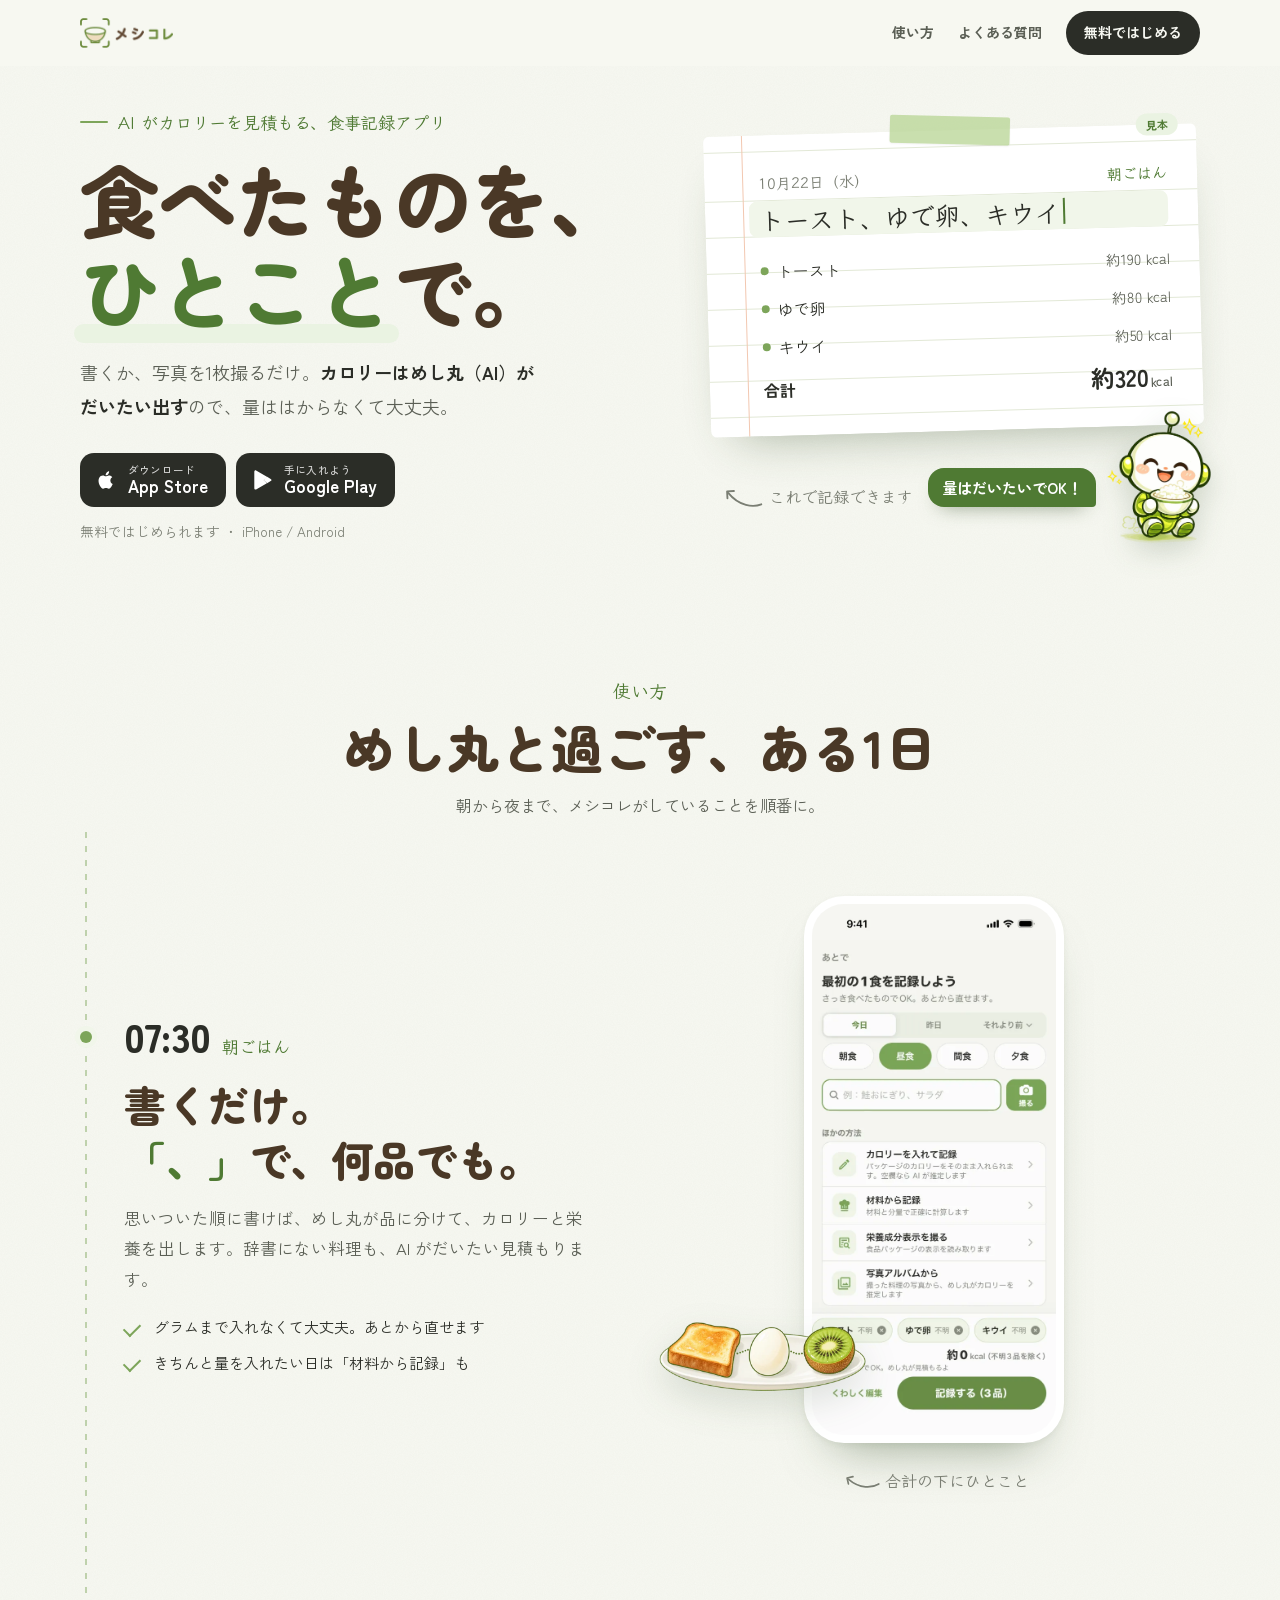
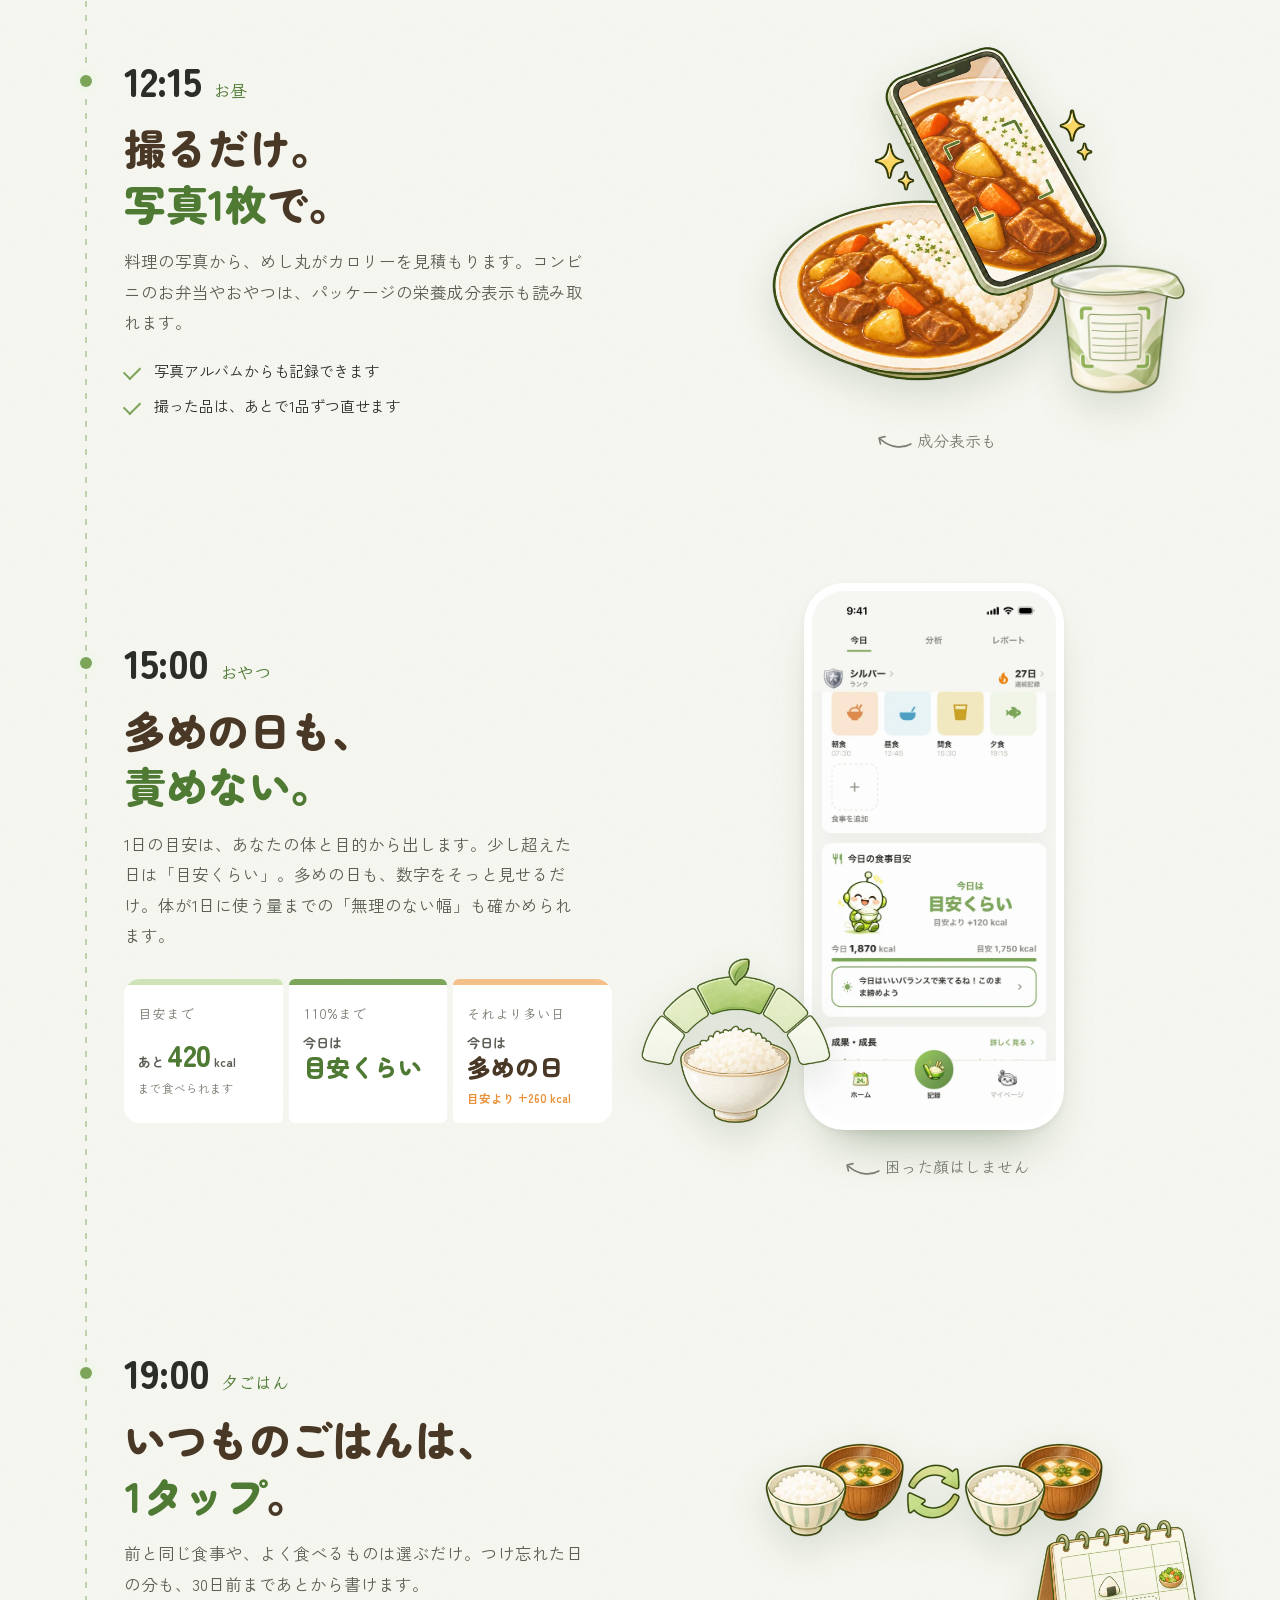
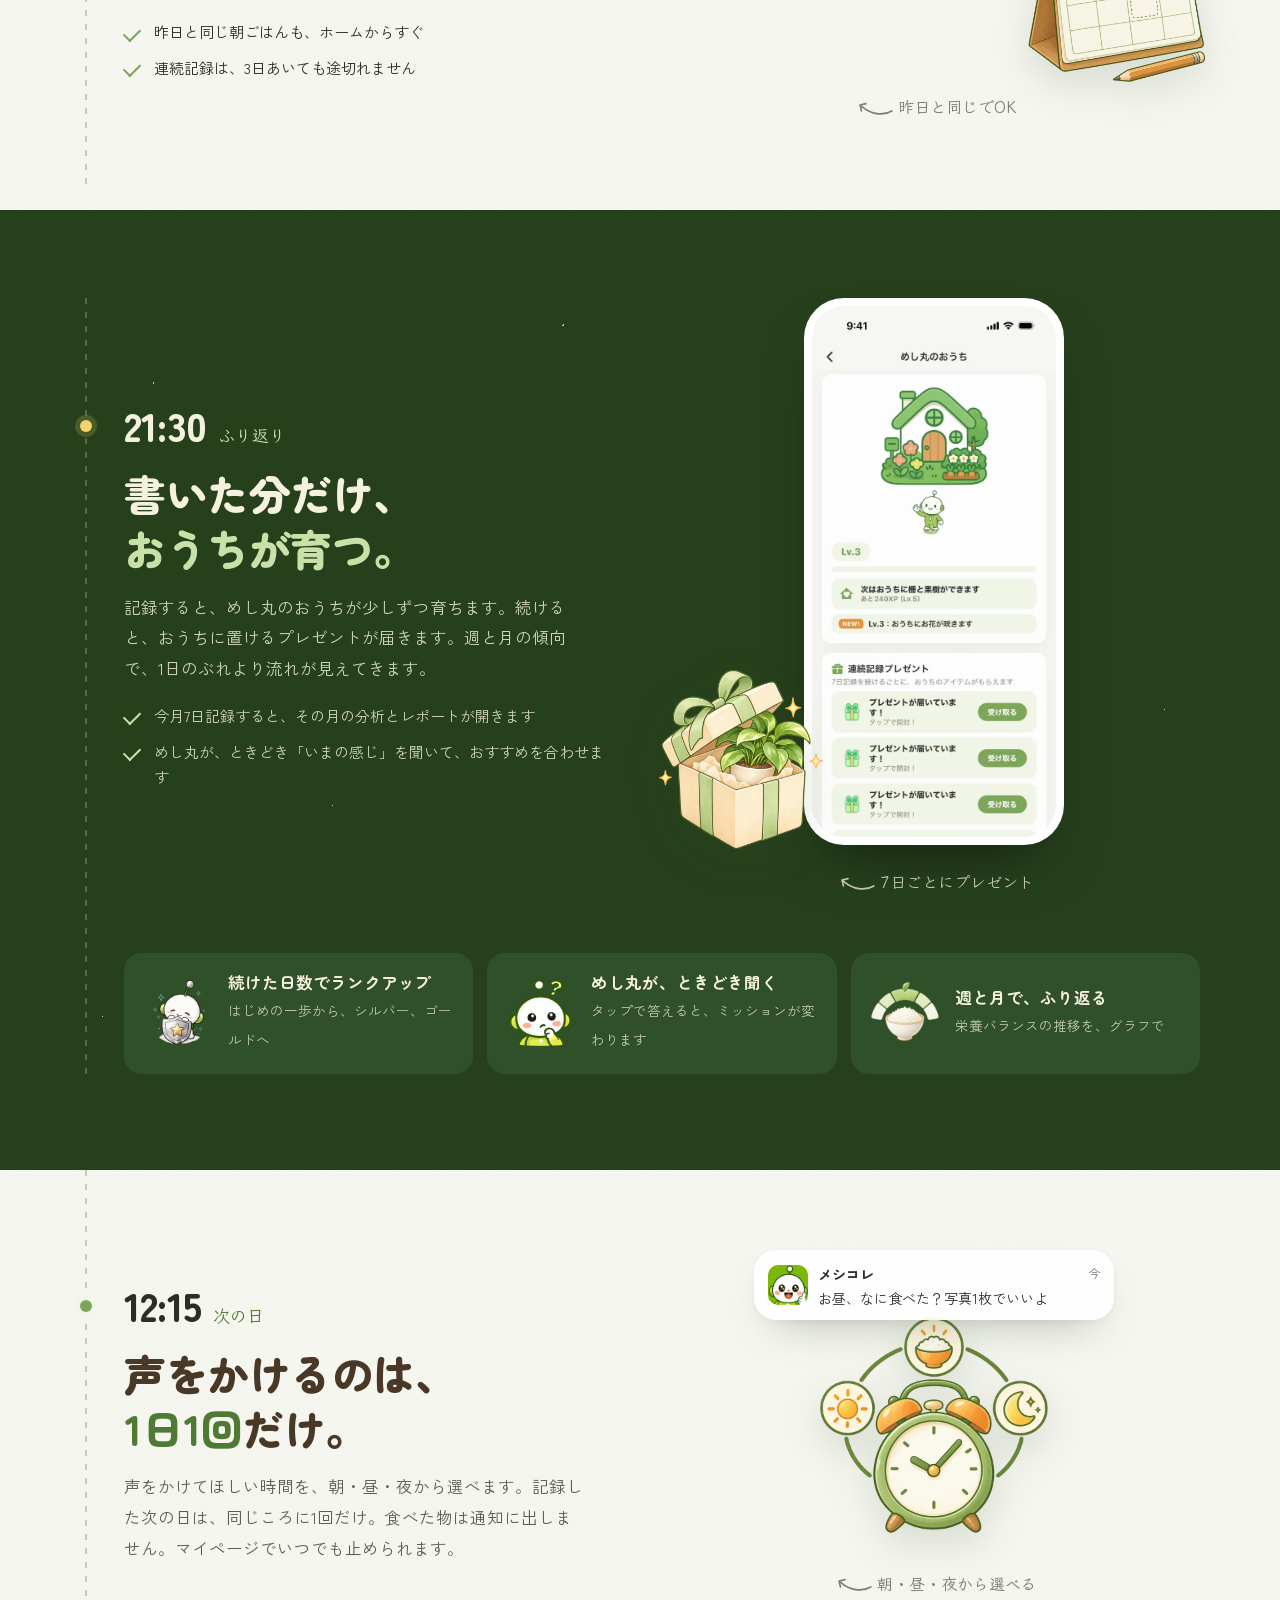
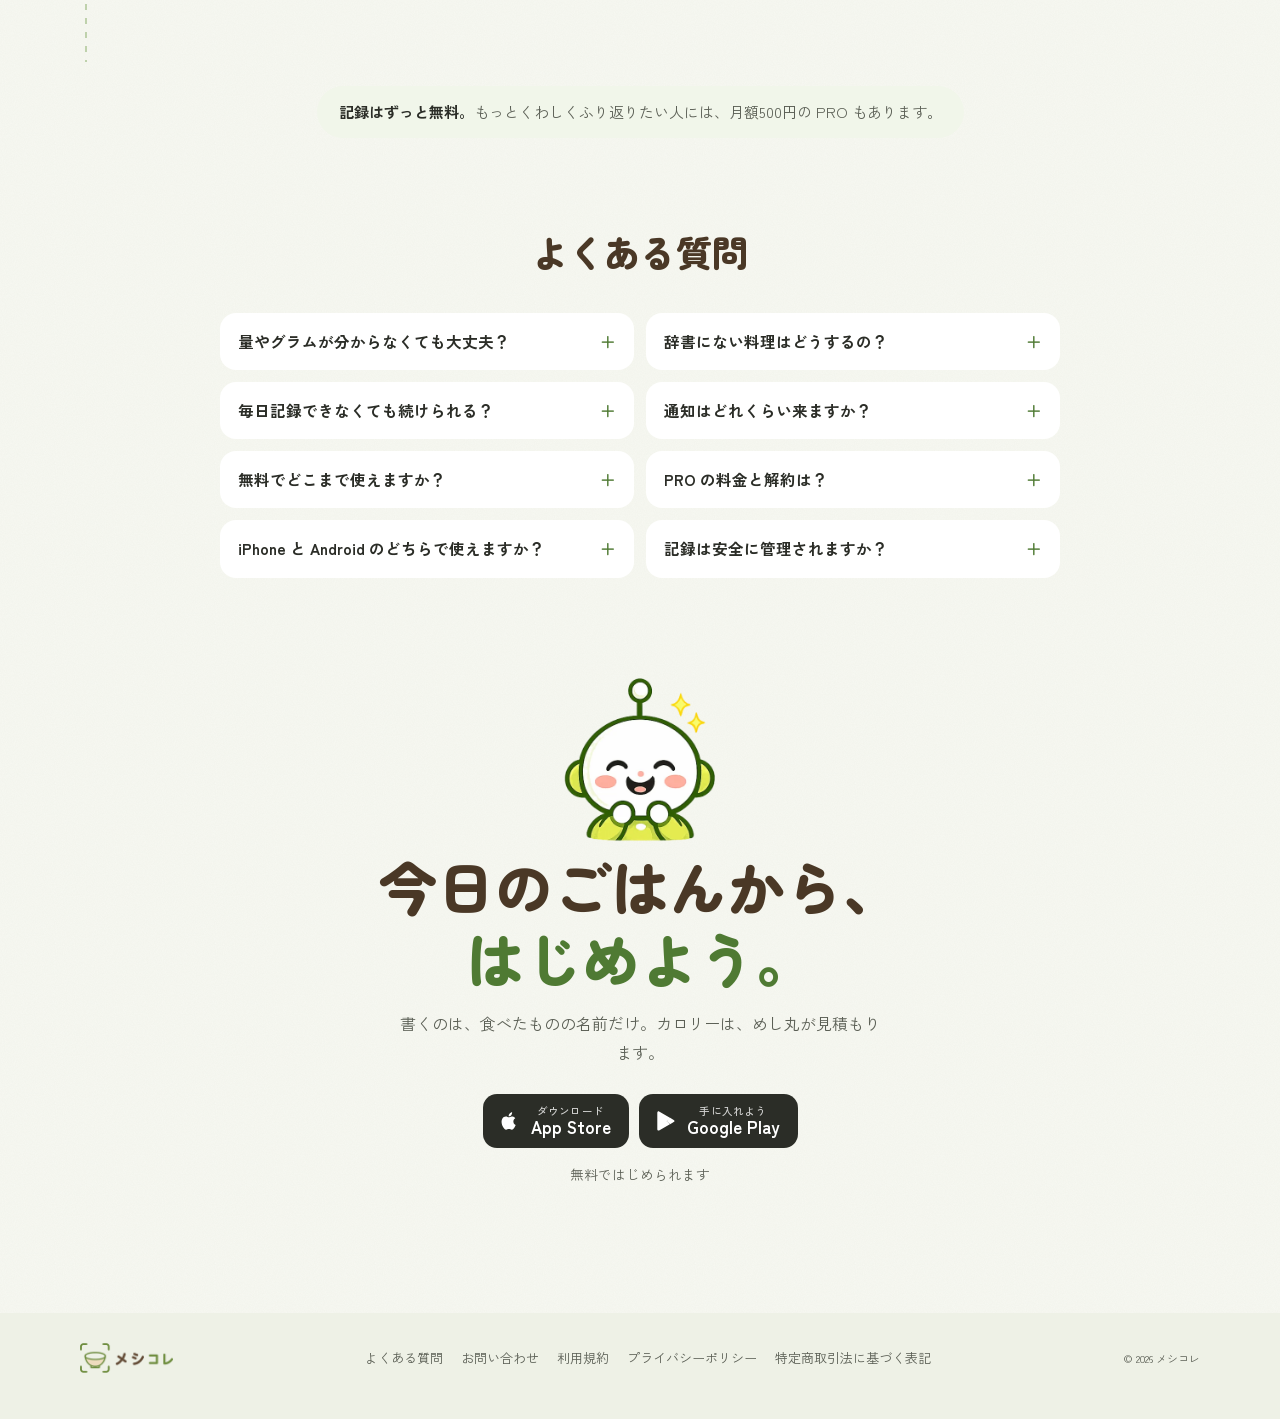
==== index.html @ 5f9361b0 "LP: いちばん上のリード文を約半分に 「トースト、ゆで卵、キウイ」の例は右の見本の絵と重なり、「続けるほど…」は夜のふり返りで伝えているので落とす。 「AI がだいたい出すから、量ははからなくていい" ====
<!doctype html>
<html lang="ja">
<head>
<meta charset="utf-8">
<meta name="viewport" content="width=device-width,initial-scale=1,viewport-fit=cover">
<title>メシコレ｜食べたものを、ひとことで。AIがカロリーを見積もる食事記録アプリ</title>
<meta name="description" content="メシコレは、食べたものを「トースト、ゆで卵、キウイ」とひとこと書くか、写真を1枚撮るだけの食事記録アプリ。カロリーと栄養はAIのめし丸がだいたい見積もります。量はだいたいでOK。食べすぎた日も責めず、続けるほど自分に合った食生活が見えてきます。">
<meta name="keywords" content="メシコレ,食事記録,カロリー,AI,栄養バランス,食事管理,ダイエット,アプリ">
<meta name="robots" content="index,follow">
<meta name="theme-color" content="#F7F8F2">
<link rel="canonical" href="https://meshikore.com/">
<meta property="og:site_name" content="メシコレ">
<meta property="og:locale" content="ja_JP">
<meta property="og:title" content="メシコレ｜食べたものを、ひとことで。">
<meta property="og:description" content="ひとこと書くか、写真を1枚撮るだけ。カロリーと栄養はAIのめし丸がだいたい見積もる、責めない食事記録アプリ。">
<meta property="og:type" content="website">
<meta property="og:url" content="https://meshikore.com/">
<meta property="og:image" content="https://meshikore.com/assets/v2/og.jpg">
<meta property="og:image:width" content="1200">
<meta property="og:image:height" content="630">
<meta property="og:image:alt" content="メシコレ 食べたものを、ひとことで。カロリーは AI のめし丸が見積もる、責めない食事記録アプリ">
<meta name="twitter:card" content="summary_large_image">
<meta name="twitter:title" content="メシコレ｜食べたものを、ひとことで。">
<meta name="twitter:description" content="ひとこと書くか、写真を1枚撮るだけ。カロリーと栄養はAIのめし丸がだいたい見積もる、責めない食事記録アプリ。">
<meta name="twitter:image" content="https://meshikore.com/assets/v2/og.jpg">
<link rel="icon" href="assets/favicon.png">
<link rel="apple-touch-icon" href="assets/apple-touch-icon.png">
<link rel="preconnect" href="https://fonts.googleapis.com">
<link rel="preconnect" href="https://fonts.gstatic.com" crossorigin>
<link rel="stylesheet" href="https://fonts.googleapis.com/css2?family=Zen+Maru+Gothic:wght@700;900&family=Zen+Kaku+Gothic+New:wght@400;500;700&family=Klee+One:wght@600&display=swap">
<link rel="stylesheet" href="home.css">
<script type="application/ld+json">
{"@context":"https://schema.org","@type":"MobileApplication","name":"メシコレ","operatingSystem":"iOS, Android","applicationCategory":"HealthApplication","offers":{"@type":"Offer","price":"0","priceCurrency":"JPY"},"url":"https://meshikore.com/"}
</script>
</head>
<body>

<svg width="0" height="0" style="position:absolute" aria-hidden="true">
  <symbol id="i-apple" viewBox="0 0 24 24"><path fill="currentColor" d="M16.37 12.6c-.02-2.2 1.8-3.26 1.88-3.31-1.03-1.5-2.62-1.7-3.18-1.73-1.35-.14-2.64.8-3.33.8-.69 0-1.74-.78-2.87-.76-1.47.02-2.83.86-3.59 2.18-1.53 2.66-.39 6.59 1.1 8.75.73 1.05 1.6 2.24 2.73 2.2 1.1-.05 1.51-.71 2.84-.71 1.32 0 1.7.71 2.86.69 1.18-.02 1.93-1.07 2.65-2.13.84-1.22 1.18-2.4 1.2-2.46-.03-.01-2.3-.88-2.33-3.52ZM14.2 6.13c.6-.73 1.01-1.75.9-2.76-.87.04-1.92.58-2.54 1.31-.56.64-1.05 1.68-.92 2.67.97.07 1.96-.49 2.56-1.22Z"/></symbol>
  <symbol id="i-play" viewBox="0 0 24 24"><path fill="currentColor" d="M4.6 2.9c-.2.2-.3.5-.3.9v16.4c0 .4.1.7.3.9l.1.1 9.2-9.2v-.2L4.7 2.8l-.1.1Zm12.4 12.2-3.1-3.1v-.2l3.1-3.1.1.1 3.6 2.1c1 .6 1 1.6 0 2.2l-3.6 2.1-.1-.1Zm-.1.1-3.1-3.1-9.2 9.2c.3.4.9.4 1.5.1l10.8-6.2Zm0-6.4L6.1 2.6c-.6-.4-1.2-.3-1.5.1l9.2 9.2 3.1-3.1Z"/></symbol>
  <symbol id="i-arrow" viewBox="0 0 52 40"><path d="M3 34c10 2 26-2 36-20" fill="none" stroke="currentColor" stroke-width="2.2" stroke-linecap="round"/><path d="M32 13l8-1 1 8" fill="none" stroke="currentColor" stroke-width="2.2" stroke-linecap="round" stroke-linejoin="round"/></symbol>
</svg>

<header class="top">
  <div class="wrap top-in">
    <a class="logo" href="/" aria-label="メシコレ トップ"><img src="assets/v2/logo.png" alt="メシコレ" width="93" height="30"></a>
    <nav class="top-nav" aria-label="ページ内">
      <a class="navlink" href="#day">使い方</a>
      <a class="navlink" href="#faq">よくある質問</a>
      <a class="top-cta" href="#start">無料ではじめる</a>
    </nav>
  </div>
</header>

<main>
<!-- いちばん上：何をするアプリかを、実際の書き方で見せる -->
<section class="hero" aria-labelledby="hero-title">
  <div class="wrap hero-grid">
    <div>
      <p class="hero-kicker">AI がカロリーを見積もる、食事記録アプリ</p>
      <h1 id="hero-title"><span class="l">食べたものを、</span><br><span class="l"><span class="g">ひとこと</span>で。</span></h1>
      <p class="lead">書くか、<wbr>写真を<wbr>1枚撮るだけ。<b>カロリーは<wbr><span class="nw">めし丸（AI）が</span><wbr>だいたい出す</b>ので、<wbr>量ははからなくて<wbr>大丈夫。</p>
      <div class="stores">
        <a class="store" href="https://apps.apple.com/jp/app/id6777846217" target="_blank" rel="noopener"><svg aria-hidden="true"><use href="#i-apple"/></svg><span><small>ダウンロード</small><b>App Store</b></span></a>
        <a class="store" href="https://play.google.com/store/apps/details?id=com.sawada3.meshikore" target="_blank" rel="noopener"><svg aria-hidden="true"><use href="#i-play"/></svg><span><small>手に入れよう</small><b>Google Play</b></span></a>
      </div>
      <p class="free">無料ではじめられます ・ iPhone / Android</p>
    </div>

    <div class="diary-wrap">
      <div class="diary" role="img" aria-label="記録の見本。「トースト、ゆで卵、キウイ」とひとこと書くと、トースト約190キロカロリー、ゆで卵約80キロカロリー、キウイ約50キロカロリー、合計約320キロカロリーと見積もられる">
        <span class="d-ex" aria-hidden="true">見本</span>
        <p class="d-date" aria-hidden="true"><span>10月22日（水）</span><b>朝ごはん</b></p>
        <p class="d-input" aria-hidden="true"><span id="typed">トースト、ゆで卵、キウイ</span><i class="d-caret"></i></p>
        <ul class="d-items" id="items" aria-hidden="true">
          <li><span>トースト</span><em>約190 kcal</em></li>
          <li><span>ゆで卵</span><em>約80 kcal</em></li>
          <li><span>キウイ</span><em>約50 kcal</em></li>
        </ul>
        <p class="d-total" aria-hidden="true"><span>合計</span><b id="total">約320<small>kcal</small></b></p>
      </div>
      <img class="diary-chara" src="assets/v2/chara/meal-hero.webp" alt="" width="600" height="685">
      <p class="diary-say" aria-hidden="true">量はだいたいでOK！</p>
      <p class="diary-note hand" aria-hidden="true"><svg><use href="#i-arrow"/></svg>これで記録できます</p>
    </div>
  </div>
</section>

<!-- ある1日：時間ごとに、できること -->
<div class="day-intro" id="day">
  <div class="wrap">
    <p class="hand">使い方</p>
    <h2><span class="l">めし丸と過ごす、</span><span class="l">ある1日</span></h2>
    <p>朝から夜まで、メシコレがしていることを順番に。</p>
  </div>
</div>

<section class="slot slot-morning" aria-labelledby="s-morning">
  <div class="wrap slot-grid">
    <div class="copy">
      <div class="clock"><i class="dot" aria-hidden="true"></i><span class="t">07:30</span><span class="m">朝ごはん</span></div>
      <h2 id="s-morning">書くだけ。<br><span class="g">「、」</span>で、何品でも。</h2>
      <p>思いついた順に書けば、めし丸が品に分けて、カロリーと栄養を出します。辞書にない料理も、AI がだいたい見積もります。</p>
      <ul class="ticks">
        <li>グラムまで入れなくて大丈夫。あとから直せます</li>
        <li>きちんと量を入れたい日は「材料から記録」も</li>
      </ul>
    </div>
    <div class="art">
      <div class="phone"><img src="assets/v2/screens/record.webp" alt="記録の画面。トースト・ゆで卵・キウイの3品を選び、「量はだいたいでOK。めし丸が見積もるよ」と出ている" width="598" height="1300" loading="lazy"></div>
      <img class="il oneline" src="assets/v2/web/oneline.webp" alt="" width="720" height="720" loading="lazy">
      <p class="memo" aria-hidden="true">合計の下に<br>ひとこと<svg><use href="#i-arrow"/></svg></p>
    </div>
  </div>
</section>

<section class="slot slot-noon" aria-labelledby="s-noon">
  <div class="wrap slot-grid">
    <div class="copy">
      <div class="clock"><i class="dot" aria-hidden="true"></i><span class="t">12:15</span><span class="m">お昼</span></div>
      <h2 id="s-noon">撮るだけ。<br><span class="g">写真1枚</span>で。</h2>
      <p>料理の写真から、めし丸がカロリーを見積もります。コンビニのお弁当やおやつは、パッケージの栄養成分表示も読み取れます。</p>
      <ul class="ticks">
        <li>写真アルバムからも記録できます</li>
        <li>撮った品は、あとで1品ずつ直せます</li>
      </ul>
    </div>
    <div class="art">
      <img class="il snap" src="assets/v2/web/snap.webp" alt="" width="720" height="720" loading="lazy">
      <img class="il label" src="assets/v2/web/label.webp" alt="" width="720" height="720" loading="lazy">
      <p class="memo" aria-hidden="true">成分表示も<svg><use href="#i-arrow"/></svg></p>
    </div>
  </div>
</section>

<section class="slot slot-snack" aria-labelledby="s-snack">
  <div class="wrap slot-grid">
    <div class="copy">
      <div class="clock"><i class="dot" aria-hidden="true"></i><span class="t">15:00</span><span class="m">おやつ</span></div>
      <h2 id="s-snack">多めの日も、<br><span class="g">責めない。</span></h2>
      <p>1日の目安は、あなたの体と目的から出します。少し超えた日は「目安くらい」。多めの日も、数字をそっと見せるだけ。体が1日に使う量までの「無理のない幅」も確かめられます。</p>
      <div class="states" role="img" aria-label="目安までは「あと何キロカロリー」、目安の110パーセントまでは「目安くらい」、それより多い日は「多めの日」と、アプリはこう表示します">
        <div class="st"><span class="rng">目安まで</span><p class="msg">あと<b>420</b><small>kcal</small></p><p class="sub">まで食べられます</p></div>
        <div class="st near"><span class="rng">110%まで</span><p class="msg">今日は<br><b>目安くらい</b></p></div>
        <div class="st over"><span class="rng">それより多い日</span><p class="msg">今日は<br><b>多めの日</b></p><p class="sub">目安より +260 kcal</p></div>
      </div>
    </div>
    <div class="art">
      <div class="phone"><img src="assets/v2/screens/home-near.webp" alt="ホームの「今日の食事目安」。目安を少し超えた日は「今日は 目安くらい」と出ている" width="598" height="1300" loading="lazy"></div>
      <img class="il gauge" src="assets/v2/web/gauge.webp" alt="" width="720" height="720" loading="lazy">
      <p class="memo" aria-hidden="true">困った顔は<br>しません<svg><use href="#i-arrow"/></svg></p>
    </div>
  </div>
</section>

<section class="slot slot-evening" aria-labelledby="s-evening">
  <div class="wrap slot-grid">
    <div class="copy">
      <div class="clock"><i class="dot" aria-hidden="true"></i><span class="t">19:00</span><span class="m">夕ごはん</span></div>
      <h2 id="s-evening">いつものごはんは、<br><span class="g">1タップ</span>。</h2>
      <p>前と同じ食事や、よく食べるものは選ぶだけ。つけ忘れた日の分も、30日前まであとから書けます。</p>
      <ul class="ticks">
        <li>昨日と同じ朝ごはんも、ホームからすぐ</li>
        <li>連続記録は、3日あいても途切れません</li>
      </ul>
    </div>
    <div class="art">
      <img class="il again" src="assets/v2/web/again.webp" alt="" width="720" height="720" loading="lazy">
      <img class="il cal" src="assets/v2/web/calendar.webp" alt="" width="720" height="720" loading="lazy">
      <p class="memo" aria-hidden="true">昨日と<br>同じでOK<svg><use href="#i-arrow"/></svg></p>
    </div>
  </div>
</section>

<section class="night" aria-labelledby="s-night">
  <div class="slot">
    <div class="wrap slot-grid">
      <div class="copy">
      <div class="clock"><i class="dot" aria-hidden="true"></i><span class="t">21:30</span><span class="m">ふり返り</span></div>
        <h2 id="s-night">書いた分だけ、<br><span class="g">おうちが育つ。</span></h2>
        <p>記録すると、めし丸のおうちが少しずつ育ちます。続けると、おうちに置けるプレゼントが届きます。週と月の傾向で、1日のぶれより流れが見えてきます。</p>
        <ul class="ticks">
          <li>今月7日記録すると、その月の分析とレポートが開きます</li>
          <li>めし丸が、ときどき「いまの感じ」を聞いて、おすすめを合わせます</li>
        </ul>
      </div>
      <div class="art">
        <div class="phone"><img src="assets/v2/screens/house.webp" alt="めし丸のおうちの画面。お花が咲いたおうちと、届いたプレゼント" width="598" height="1300" loading="lazy"></div>
        <img class="il gift" src="assets/v2/web/gift.webp" alt="" width="720" height="720" loading="lazy">
        <p class="memo" aria-hidden="true">7日ごとに<br>プレゼント<svg><use href="#i-arrow"/></svg></p>
      </div>
    </div>
    <div class="wrap">
      <div class="night-cards">
        <div class="ncard"><img src="assets/v2/chara/rank.webp" alt="" width="400" height="400" loading="lazy"><div><b>続けた日数でランクアップ</b><span>はじめの一歩から、シルバー、ゴールドへ</span></div></div>
        <div class="ncard"><img src="assets/v2/chara/think.webp" alt="" width="400" height="400" loading="lazy"><div><b>めし丸が、ときどき聞く</b><span>タップで答えると、ミッションが変わります</span></div></div>
        <div class="ncard"><img src="assets/v2/web/gauge.webp" alt="" width="720" height="720" loading="lazy"><div><b>週と月で、ふり返る</b><span>栄養バランスの推移を、グラフで</span></div></div>
      </div>
    </div>
  </div>
</section>

<section class="slot slot-next" aria-labelledby="s-next">
  <div class="wrap slot-grid">
    <div class="copy">
      <div class="clock"><i class="dot" aria-hidden="true"></i><span class="t">12:15</span><span class="m">次の日</span></div>
      <h2 id="s-next">声をかけるのは、<br><span class="g">1日1回</span>だけ。</h2>
      <p>声をかけてほしい時間を、朝・昼・夜から選べます。記録した次の日は、同じころに1回だけ。食べた物は通知に出しません。マイページでいつでも止められます。</p>
    </div>
    <div class="art">
      <div class="notif" role="img" aria-label="通知の見本。メシコレ「お昼、なに食べた？写真1枚でいいよ」">
        <img src="assets/v2/chara/app-icon.webp" alt="" width="40" height="40">
        <div><b>メシコレ</b><span>お昼、なに食べた？写真1枚でいいよ</span></div>
        <time>今</time>
      </div>
      <img class="il bell" src="assets/v2/web/bell.webp" alt="" width="720" height="720" loading="lazy">
      <p class="memo" aria-hidden="true">朝・昼・夜<br>から選べる<svg><use href="#i-arrow"/></svg></p>
    </div>
  </div>
</section>

<!-- 料金はひとことだけ（くわしくは質問と、特定商取引法に基づく表記） -->
<div class="price-line">
  <div class="wrap"><p><b>記録はずっと無料。</b>もっとくわしくふり返りたい人には、月額500円の PRO もあります。</p></div>
</div>

<section class="faq" id="faq" aria-labelledby="faq-title">
  <div class="wrap">
    <div class="faq-head"><h2 id="faq-title">よくある質問</h2></div>
    <div class="faq-list">
      <details><summary>量やグラムが分からなくても大丈夫？</summary><p>大丈夫です。料理名や写真から、めし丸（AI）がおおよそのカロリーと栄養を出します。あとから直すこともできます。きちんと量を入れたい日は「材料から記録」も使えます。</p></details>
      <details><summary>辞書にない料理はどうするの？</summary><p>名前を入れて「このまま追加」を押すと、AI がカロリーを見積もって記録に入れます。辞書に入れてほしい食品は、アプリからリクエストもできます。</p></details>
      <details><summary>毎日記録できなくても続けられる？</summary><p>はい。つけ忘れた日も、30日前まであとから記録できます。連続記録は3日あいても途切れません。</p></details>
      <details><summary>通知はどれくらい来ますか？</summary><p>最初の記録のあとに、声をかけてほしい時間（朝・昼・夜）を選べます。選ばなければ届きません。マイページでいつでも止められます。</p></details>
      <details><summary>無料でどこまで使えますか？</summary><p>食事の記録、今日のスコア、栄養バランス、AI のひとこと、週の傾向、直近30日の記録、体重の記録は無料です。今月7日記録すると、その月の分析と月次レポートも見られます。3ヶ月の傾向、過去の月次レポート、全期間の記録、AI のふり返り、体重の推移グラフと週ごとのふり返りは、月額の PRO でご利用いただけます。</p></details>
      <details><summary>PRO の料金と解約は？</summary><p>PRO は月額500円（税込）の自動更新サブスクリプションです。解約はいつでもでき、App Store または Google Play の購読の管理から行えます。</p></details>
      <details><summary>iPhone と Android のどちらで使えますか？</summary><p>どちらでも使えます。App Store と Google Play からダウンロードしてください。</p></details>
      <details><summary>記録は安全に管理されますか？</summary><p>記録はアカウントごとに保護して保存しています。くわしくは<a href="privacy.html">プライバシーポリシー</a>をご覧ください。</p></details>
    </div>
  </div>
</section>

<section class="final" id="start" aria-labelledby="start-title">
  <div class="wrap">
    <img class="final-chara" src="assets/v2/chara/joy.webp" alt="" width="400" height="400" loading="lazy">
    <h2 id="start-title">今日のごはんから、<br><span class="g">はじめよう。</span></h2>
    <p>書くのは、食べたものの名前だけ。カロリーは、めし丸が見積もります。</p>
    <div class="stores">
      <a class="store" href="https://apps.apple.com/jp/app/id6777846217" target="_blank" rel="noopener"><svg aria-hidden="true"><use href="#i-apple"/></svg><span><small>ダウンロード</small><b>App Store</b></span></a>
      <a class="store" href="https://play.google.com/store/apps/details?id=com.sawada3.meshikore" target="_blank" rel="noopener"><svg aria-hidden="true"><use href="#i-play"/></svg><span><small>手に入れよう</small><b>Google Play</b></span></a>
    </div>
    <p class="free">無料ではじめられます</p>
  </div>
</section>
</main>

<footer class="foot">
  <div class="wrap foot-in">
    <a class="logo" href="/"><img src="assets/v2/logo.png" alt="メシコレ" width="93" height="30"></a>
    <nav aria-label="サイト">
      <a href="#faq">よくある質問</a>
      <a href="contact.html">お問い合わせ</a>
      <a href="terms.html">利用規約</a>
      <a href="privacy.html">プライバシーポリシー</a>
      <a href="legal.html">特定商取引法に基づく表記</a>
    </nav>
    <small>© 2026 メシコレ</small>
  </div>
</footer>

<script>
/* いちばん上の見本：ひとこと書く → 品に分かれてカロリーが出る、をくり返す。
   HTML には書き終えた状態を置いておく（スクリプトが動かない・動きを減らす設定の人には、その状態のまま見せる） */
(function(){
  if (window.matchMedia && window.matchMedia('(prefers-reduced-motion: reduce)').matches) return;
  var typed=document.getElementById('typed'), items=[].slice.call(document.querySelectorAll('#items li')), total=document.getElementById('total');
  if(!typed||!items.length||!total) return;
  var text='トースト、ゆで卵、キウイ', sums=['約190','約270','約320'];
  function setTotal(s){ total.firstChild.nodeValue=s; }
  function run(){
    typed.textContent=''; items.forEach(function(li){li.classList.add('is-off');}); setTotal('—');
    var i=0;
    (function type(){
      if(i<=text.length){ typed.textContent=text.slice(0,i); i++; setTimeout(type, i<2?500:120); return; }
      items.forEach(function(li,n){ setTimeout(function(){ li.classList.remove('is-off'); setTotal(sums[n]); }, 450+n*380); });
      setTimeout(run, 450+items.length*380+4200);
    })();
  }
  var started=false, io=('IntersectionObserver' in window)?new IntersectionObserver(function(es){ if(es[0].isIntersecting&&!started){started=true; setTimeout(run,600);} }):null;
  if(io) io.observe(typed); else run();
})();
</script>
</body>
</html>
---- home.css ----
/* メシコレ LP（2026-10 作り直し・2版）。トップページ index.html だけが使う。ほかのページ（規約・プライバシーなど）は style.css のまま。
   考え方：ページ全体を「めし丸と過ごす、ある1日」（朝 → 昼 → おやつ → 夕 → 夜 → 次の日）の時間割にする。
   見出しの時刻は飾りではなく、その時間に何をするアプリかを表す。紙のノート（罫線・マスキングテープ・鉛筆の書き込み）で、食事の日記の手ざわりを出す。
   色はアプリと同じ：生成りの地・落ち着いた緑・ロゴの茶色。オレンジは「多めの日」の1か所だけ。夜だけ深い緑。
   枠線（border・1px の輪郭線）は使わない。区切りは、地の色の違い・余白・やわらかい影だけにする（2026-10-22 オーナーの指示） */
:root{
  --paper:#F7F8F2; --sheet:#FFFFFF; --sheet-2:#FCFCF8; --rule:#E2E8D6;
  --green:#7DA55A; --green-ink:#4F7A33; --green-soft:#EAF3E2; --green-pale:#F1F6EA;
  --forest:#26401C; --forest-2:#30502A; --moon:#F4F1DE;
  --brown:#4A3826; --ink:#2B2D27; --sub:#5B5F55; --pencil:#7A7E73; --line:#E3E6DA;
  --orange:#E8923C; --orange-soft:#FCEBD7; --tape:rgba(186,214,152,.78);
  --display:"Zen Maru Gothic","Hiragino Maru Gothic ProN","Hiragino Sans",sans-serif;
  --body:"Zen Kaku Gothic New","Hiragino Sans","Hiragino Kaku Gothic ProN","Noto Sans JP",sans-serif;
  --hand:"Klee One","Hiragino Maru Gothic ProN",sans-serif;
  --gutter:max(20px,env(safe-area-inset-left,0px));
}
*{box-sizing:border-box;margin:0;padding:0}
html{scroll-behavior:smooth;-webkit-text-size-adjust:100%}
body{font-family:var(--body);color:var(--ink);background:var(--paper);line-height:1.85;font-size:16px;-webkit-font-smoothing:antialiased;
  background-image:url("data:image/svg+xml,%3Csvg xmlns='http://www.w3.org/2000/svg' width='160' height='160'%3E%3Cfilter id='n'%3E%3CfeTurbulence type='fractalNoise' baseFrequency='.9' numOctaves='2' stitchTiles='stitch'/%3E%3CfeColorMatrix values='0 0 0 0 .3 0 0 0 0 .35 0 0 0 0 .2 0 0 0 .05 0'/%3E%3C/filter%3E%3Crect width='160' height='160' filter='url(%23n)'/%3E%3C/svg%3E")}
img{max-width:100%;height:auto;display:block}
a{color:inherit;text-decoration:none}
:focus-visible{outline:3px solid var(--green);outline-offset:3px;border-radius:6px}
.wrap{max-width:1160px;margin:0 auto;padding-left:var(--gutter);padding-right:max(20px,env(safe-area-inset-right,0px))}
.hand{font-family:var(--hand);font-weight:600;color:var(--pencil)}

/* ---------- header ---------- */
.top{position:sticky;top:0;z-index:40;background:rgba(247,248,242,.86);backdrop-filter:blur(10px);-webkit-backdrop-filter:blur(10px)}
.top-in{display:flex;align-items:center;justify-content:space-between;height:66px;gap:16px}
.logo img{height:30px;width:auto}
.top-nav{display:flex;align-items:center;gap:24px;font-size:14px;font-weight:700;color:var(--sub)}
.top-nav a:not(.top-cta):hover{color:var(--green-ink)}
.top-cta{background:var(--ink);color:var(--paper);border-radius:999px;padding:9px 18px;font-size:14px;white-space:nowrap}
.top-cta:hover{background:var(--green-ink)}
@media (max-width:760px){.top-nav .navlink{display:none}}

/* ---------- store buttons ---------- */
.stores{display:flex;flex-wrap:wrap;gap:10px}
.store{display:inline-flex;align-items:center;gap:10px;background:var(--ink);color:#fff;border-radius:14px;padding:9px 18px 9px 14px;min-height:54px;transition:transform .15s ease,background .15s}
.store:hover{transform:translateY(-2px);background:#000}
.store svg{width:24px;height:24px;flex:none}
.store span{display:flex;flex-direction:column;line-height:1.15}
.store small{font-size:10.5px;opacity:.78;font-weight:500;letter-spacing:.02em}
.store b{font-size:17px;font-weight:700;font-family:-apple-system,"Helvetica Neue",var(--body)}
.free{font-size:13.5px;color:var(--pencil);margin-top:12px}

/* ---------- hero ---------- */
.hero{padding:40px 0 80px;overflow:hidden}
.hero-grid{display:grid;grid-template-columns:minmax(0,1.08fr) minmax(0,.92fr);gap:48px;align-items:center}
.hero-kicker{font-family:var(--hand);font-weight:600;color:var(--green-ink);font-size:17px;display:flex;align-items:center;gap:10px}
.hero-kicker::before{content:"";width:28px;height:2px;background:var(--green);border-radius:2px}
.hero h1{font-family:var(--display);font-weight:900;color:var(--brown);font-size:clamp(40px,6.2vw,84px);line-height:1.14;letter-spacing:-.01em;margin:16px 0 22px}
.hero h1 .l{white-space:nowrap}
.hero h1 .g{color:var(--green-ink);position:relative;white-space:nowrap}
.hero h1 .g::after{content:"";position:absolute;left:-2%;right:-2%;bottom:.04em;height:.24em;background:var(--green-soft);border-radius:.12em;z-index:-1}
.hero .lead{font-size:clamp(16px,1.5vw,18px);color:var(--sub);max-width:30em;margin-bottom:30px;word-break:keep-all;overflow-wrap:anywhere}
.hero .lead .nw{white-space:nowrap}
.hero .lead b{color:var(--ink);font-weight:700}

/* 日記の1ページ（ひとことで記録する様子の見本） */
.diary-wrap{position:relative;padding:24px 0 112px}
.diary{position:relative;background:var(--sheet);border-radius:6px;padding:30px 30px 26px 54px;transform:rotate(-1.6deg);
  box-shadow:0 24px 50px -28px rgba(46,74,34,.45);
  background-image:linear-gradient(90deg,transparent 38px,#F2C7B0 38px,#F2C7B0 39.5px,transparent 39.5px),repeating-linear-gradient(transparent 0 35px,var(--rule) 35px 36px);
  background-position:0 0,0 30px}
.diary::before{content:"";position:absolute;top:-14px;left:50%;width:120px;height:28px;margin-left:-60px;background:var(--tape);transform:rotate(3deg);border-radius:2px;box-shadow:0 1px 2px rgba(0,0,0,.06)}
.d-date{font-family:var(--hand);font-weight:600;color:var(--pencil);font-size:15px;line-height:36px;display:flex;justify-content:space-between}
.d-date b{color:var(--green-ink);font-weight:600}
.d-input{font-family:var(--hand);font-weight:600;font-size:clamp(20px,2.2vw,25px);line-height:36px;color:var(--ink);min-height:36px;margin-top:0;display:flex;align-items:center;background:var(--green-pale);border-radius:8px;padding:0 10px;margin-left:-10px}
.d-caret{display:inline-block;width:2px;height:1.05em;background:var(--green-ink);margin-left:3px;animation:blink 1s steps(1) infinite}
@keyframes blink{50%{opacity:0}}
.d-items{list-style:none;margin-top:14px}
.d-items li{display:flex;align-items:baseline;justify-content:space-between;gap:12px;line-height:36px;font-size:15.5px;transition:opacity .3s,transform .3s}
.d-items li span{display:inline-flex;align-items:center;gap:8px}
.d-items li span::before{content:"";width:8px;height:8px;border-radius:50%;background:var(--green)}
.d-items li em{font-style:normal;color:var(--sub);font-variant-numeric:tabular-nums;font-size:14.5px}
.d-items li.is-off{opacity:0;transform:translateY(6px)}
.d-total{display:flex;justify-content:space-between;align-items:baseline;line-height:36px;margin-top:4px;font-weight:700}
.d-total b{font-family:var(--display);font-size:24px;font-variant-numeric:tabular-nums;color:var(--ink)}
.d-total b small{font-size:13px;color:var(--sub);font-family:var(--body);font-weight:500;margin-left:2px}
.d-ex{position:absolute;top:-11px;right:18px;font-size:11px;font-weight:700;color:var(--green-ink);border-radius:999px;padding:0 10px;line-height:22px;background:var(--green-soft)}
.diary-chara{position:absolute;right:-28px;bottom:-6px;width:124px;z-index:2;filter:drop-shadow(0 10px 14px rgba(46,74,34,.2))}
.diary-say{position:absolute;right:104px;bottom:36px;z-index:2;background:var(--green-ink);color:#fff;font-family:var(--display);font-weight:700;font-size:15px;line-height:1.4;padding:9px 14px;border-radius:16px 16px 4px 16px;box-shadow:0 10px 20px -12px rgba(46,74,34,.6)}
.diary-note{position:absolute;left:10px;bottom:30px;display:flex;align-items:center;gap:6px;font-size:16px}
.diary-note svg{width:46px;height:34px;color:var(--pencil);transform:scaleX(-1) rotate(10deg)}
@media (max-width:900px){
  .hero-grid{grid-template-columns:minmax(0,1fr);gap:28px}
  .hero-kicker{font-size:14.5px;gap:8px}
  .hero-kicker::before{width:18px}
  .diary-wrap{padding:16px 6px 112px}
  .diary{padding:26px 22px 22px 46px;background-image:linear-gradient(90deg,transparent 32px,#F2C7B0 32px,#F2C7B0 33.5px,transparent 33.5px),repeating-linear-gradient(transparent 0 35px,var(--rule) 35px 36px);background-position:0 0,0 26px}
  .diary-chara{width:100px;right:-4px;bottom:-4px}
  .diary-say{right:92px;bottom:34px;font-size:13.5px}
  .diary-note{left:8px;bottom:6px;font-size:14px}
}

/* ---------- ある1日（時間割） ---------- */
.day-intro{padding:40px 0 12px;text-align:center}
.day-intro .hand{font-size:18px;color:var(--green-ink)}
.day-intro h2{font-family:var(--display);font-weight:900;color:var(--brown);font-size:clamp(30px,4.4vw,52px);line-height:1.3;margin-top:6px}
.day-intro p{color:var(--sub);margin-top:10px}
.day-intro h2 .l{display:inline-block}

.slot{position:relative;padding:64px 0}
.slot-grid{display:grid;grid-template-columns:minmax(0,1fr) minmax(0,1fr);gap:24px 56px;align-items:center}
/* 時刻はタイトルのすぐ上（左の点線の時間の流れの上に点を置く） */
.copy{position:relative;padding-left:44px}
.clock{position:relative;display:flex;align-items:baseline;gap:12px;margin-bottom:14px}
.clock .t{font-family:var(--display);font-weight:900;font-size:40px;line-height:1;color:var(--ink);font-variant-numeric:tabular-nums;letter-spacing:-.02em}
.clock .m{font-family:var(--hand);font-weight:600;font-size:17px;color:var(--green-ink)}
.clock .dot{position:absolute;left:-44px;top:50%;width:12px;height:12px;margin-top:-8px;border-radius:50%;background:var(--green);box-shadow:0 0 0 5px var(--green-pale)}
.slot::before{content:"";position:absolute;left:calc(var(--gutter) + 5px);top:0;bottom:0;width:2px;background:repeating-linear-gradient(var(--green) 0 6px,transparent 6px 14px);opacity:.45}
@media (min-width:1200px){.slot::before{left:calc((100vw - 1160px)/2 + 25px)}}
.copy h2{font-family:var(--display);font-weight:900;color:var(--brown);font-size:clamp(28px,3.3vw,42px);line-height:1.32;letter-spacing:-.01em;margin-bottom:16px}
.copy h2 .g{color:var(--green-ink)}
.copy > p{color:var(--sub);font-size:16.5px;max-width:28em}
.ticks{list-style:none;margin-top:20px;display:grid;gap:10px}
.ticks li{display:grid;grid-template-columns:22px minmax(0,1fr);gap:8px;font-size:15px;line-height:1.7}
.ticks li::before{content:"";width:14px;height:8px;margin-top:.55em;border-left:2.5px solid var(--green);border-bottom:2.5px solid var(--green);transform:rotate(-45deg)}
.art{position:relative;min-height:280px;display:flex;flex-direction:column;align-items:center;justify-content:center}
.phone{position:relative;width:min(260px,72%);border-radius:40px;background:#fff;padding:8px;box-shadow:0 2px 6px rgba(46,74,34,.06),0 30px 50px -30px rgba(46,74,34,.5)}
.phone img{border-radius:32px;width:100%}
.art .il{position:absolute;filter:drop-shadow(0 14px 18px rgba(46,74,34,.14))}
.memo{position:relative;font-family:var(--hand);font-weight:600;color:var(--pencil);font-size:16px;line-height:1.45;display:flex;align-items:center;gap:6px;margin-top:22px;z-index:1}
.memo svg{width:40px;height:30px;flex:none;order:-1;transform:rotate(-20deg) scaleX(-1)}
.memo br{display:none}
@media (max-width:900px){
  .slot{padding:48px 0 56px}
  .slot-grid{grid-template-columns:minmax(0,1fr);gap:18px}
  .copy{padding-left:26px}
  .clock .dot{left:-26px}
  .clock .t{font-size:34px}
  .art{min-height:0;padding:12px 0 8px}
}

/* 朝：書くだけ */
.slot-morning .il.oneline{width:44%;max-width:230px;left:-4%;bottom:30px}

/* 昼：撮るだけ */
.slot-noon .art{min-height:360px}
.slot-noon .il.snap{position:relative;width:min(380px,80%)}
.slot-noon .il.label{width:34%;max-width:170px;right:0;bottom:40px}

/* おやつ：責めない */
/* アプリが実際に出す3つの言い方を、そのまま並べる（目安まで → 目安くらい → 多めの日）。上の色の帯がつながって1本の目盛りになる */
.states{display:grid;grid-template-columns:repeat(3,minmax(0,1fr));gap:6px;margin-top:28px}
.st{position:relative;background:var(--sheet);border-radius:16px;padding:22px 14px 16px;display:flex;flex-direction:column;gap:2px;overflow:hidden}
.st::before{content:"";position:absolute;left:0;right:0;top:0;height:6px;background:#CFE3B7}
.st.near::before{background:var(--green)}
.st.over::before{background:#F3C08A}
.st:first-child{border-radius:16px 6px 6px 16px}
.st.near{border-radius:6px}
.st.over{border-radius:6px 16px 16px 6px}
.st .rng{font-family:var(--hand);font-weight:600;font-size:13.5px;color:var(--pencil);margin-bottom:6px}
.st .msg{font-family:var(--display);font-weight:700;font-size:13px;line-height:1.35;color:var(--sub)}
.st .msg b{font-weight:900;font-size:clamp(19px,2vw,24px);color:var(--green-ink);letter-spacing:-.01em}
.st:first-child .msg b{font-size:clamp(24px,2.6vw,30px);margin:0 3px;font-variant-numeric:tabular-nums}
.st .msg small{font-size:12px;color:var(--sub);font-weight:700}
.st.over .msg b{color:var(--brown)}
.st .sub{font-size:11.5px;color:var(--pencil);margin-top:4px;line-height:1.5}
.st.over .sub{color:var(--orange);font-weight:700}
@media (max-width:420px){.states{grid-template-columns:minmax(0,1fr)}.st,.st:first-child,.st.near,.st.over{border-radius:12px}.st{padding:18px 16px 14px;flex-direction:row;flex-wrap:wrap;align-items:baseline;column-gap:10px}.st .rng{width:100%;margin-bottom:0}}
.slot-snack .il.gauge{width:38%;max-width:200px;left:-6%;bottom:40px}

/* 夕：いつもの */
.slot-evening .art{min-height:340px}
.slot-evening .il.again{position:relative;width:min(360px,78%)}
.slot-evening .il.cal{width:36%;max-width:190px;right:-2%;bottom:30px}


/* 夜：ふり返り（深い緑） */
.night{position:relative;background:var(--forest);color:var(--moon);margin-top:24px;padding:88px 0 96px;overflow:hidden}
.night::before{content:"";position:absolute;inset:0;pointer-events:none;opacity:.7;
  background-image:radial-gradient(1.5px 1.5px at 12% 18%,#fff 50%,transparent 51%),radial-gradient(1.2px 1.2px at 26% 62%,#fff 50%,transparent 51%),radial-gradient(1.6px 1.6px at 44% 12%,#fff 50%,transparent 51%),radial-gradient(1px 1px at 63% 40%,#fff 50%,transparent 51%),radial-gradient(1.4px 1.4px at 78% 16%,#fff 50%,transparent 51%),radial-gradient(1.2px 1.2px at 91% 52%,#fff 50%,transparent 51%),radial-gradient(1px 1px at 8% 84%,#fff 50%,transparent 51%),radial-gradient(1.3px 1.3px at 56% 88%,#fff 50%,transparent 51%)}
.night .slot{padding:0}
.night .slot::before{background:repeating-linear-gradient(rgba(244,241,222,.5) 0 6px,transparent 6px 14px)}
.night .clock .t{color:var(--moon)}
.night .clock .m{color:#C9E0A8}
.night .clock .dot{background:#F2D46B;box-shadow:0 0 0 5px rgba(242,212,107,.18)}
.night .copy h2{color:var(--moon)}
.night .copy h2 .g{color:#C9E0A8}
.night .copy > p,.night .ticks li{color:rgba(244,241,222,.82)}
.night .ticks li::before{border-color:#C9E0A8}
.night .phone{box-shadow:0 30px 60px -30px rgba(0,0,0,.6)}
.night .il.gift{width:38%;max-width:200px;left:-6%;bottom:40px}
.night .memo{color:rgba(244,241,222,.75)}
.night-cards{display:grid;grid-template-columns:repeat(auto-fit,minmax(250px,1fr));gap:14px;margin-top:56px}
@media (min-width:901px){.night-cards{padding-left:44px}}
.ncard{background:var(--forest-2);border-radius:18px;padding:18px 18px 20px;display:grid;grid-template-columns:72px minmax(0,1fr);gap:14px;align-items:center}
.ncard img{width:72px;height:72px;object-fit:contain}
.ncard b{display:block;font-family:var(--display);font-size:16.5px;color:var(--moon);line-height:1.45}
.ncard span{font-size:13.5px;color:rgba(244,241,222,.75);line-height:1.6}
@media (max-width:900px){.night{padding:64px 0 72px}.night-cards{grid-template-columns:minmax(0,1fr);margin-top:40px}}

/* 次の日：ひと声 */
.slot-next{padding-top:80px}
.notif{width:min(360px,92%);background:rgba(255,255,255,.9);backdrop-filter:blur(8px);border-radius:22px;padding:12px 14px;display:grid;grid-template-columns:40px minmax(0,1fr) auto;gap:10px;align-items:center;box-shadow:0 2px 6px rgba(46,74,34,.06),0 20px 40px -24px rgba(46,74,34,.5);position:relative;z-index:1}
.notif img{width:40px;height:40px;border-radius:10px;background:#7FB519}
.notif b{display:block;font-size:14px;font-family:-apple-system,"Helvetica Neue",var(--body)}
.notif span{font-size:14px;line-height:1.45;display:block}
.notif time{font-size:12px;color:var(--pencil);align-self:start}
.slot-next .art{flex-direction:column;gap:0;min-height:320px}
.slot-next .il.bell{position:relative;width:min(240px,56%);margin-top:-14px}


/* ---------- 料金・質問・最後 ---------- */
.price-line{text-align:center;padding:24px 0 8px}
.price-line p{display:inline-block;background:var(--green-pale);border-radius:999px;padding:12px 22px;font-size:15px;color:var(--sub)}
.price-line b{color:var(--ink)}
.faq{padding:72px 0 40px}
.faq-head{text-align:center;margin-bottom:28px}
.faq-head h2{font-family:var(--display);font-weight:900;color:var(--brown);font-size:clamp(26px,3.2vw,36px)}
.faq-list{max-width:840px;margin:0 auto;display:grid;grid-template-columns:repeat(2,minmax(0,1fr));gap:12px}
.faq details{background:var(--sheet);border-radius:16px;padding:2px 18px;align-self:start}
.faq summary{list-style:none;cursor:pointer;display:flex;align-items:center;justify-content:space-between;gap:14px;padding:15px 0;font-weight:700;font-size:15.5px;line-height:1.5}
.faq summary::-webkit-details-marker{display:none}
.faq summary::after{content:"＋";font-family:var(--display);font-weight:700;color:var(--green-ink);flex:none;transition:transform .2s}
.faq details[open] summary::after{transform:rotate(45deg)}
.faq details p{color:var(--sub);font-size:14.5px;padding:0 0 16px}
.faq details a{color:var(--green-ink);text-decoration:underline;text-underline-offset:3px}
@media (max-width:760px){.faq-list{grid-template-columns:minmax(0,1fr)}}

.final{padding:56px 0 100px;text-align:center}
.final-chara{width:170px;margin:0 auto 6px}
.final h2{font-family:var(--display);font-weight:900;color:var(--brown);font-size:clamp(32px,5vw,58px);line-height:1.25}
.final h2 .g{color:var(--green-ink)}
.final p{color:var(--sub);margin:14px auto 26px;max-width:30em}
.final .stores{justify-content:center}

/* ---------- footer ---------- */
.foot{background:#EEF1E6;padding:30px 0 46px;font-size:13px;color:var(--sub)}
.foot-in{display:flex;flex-wrap:wrap;gap:14px 26px;align-items:center;justify-content:space-between}
.foot nav{display:flex;flex-wrap:wrap;gap:8px 18px}
.foot nav a:hover{color:var(--green-ink)}

@media (prefers-reduced-motion:reduce){.d-caret{animation:none}.store{transition:none}}
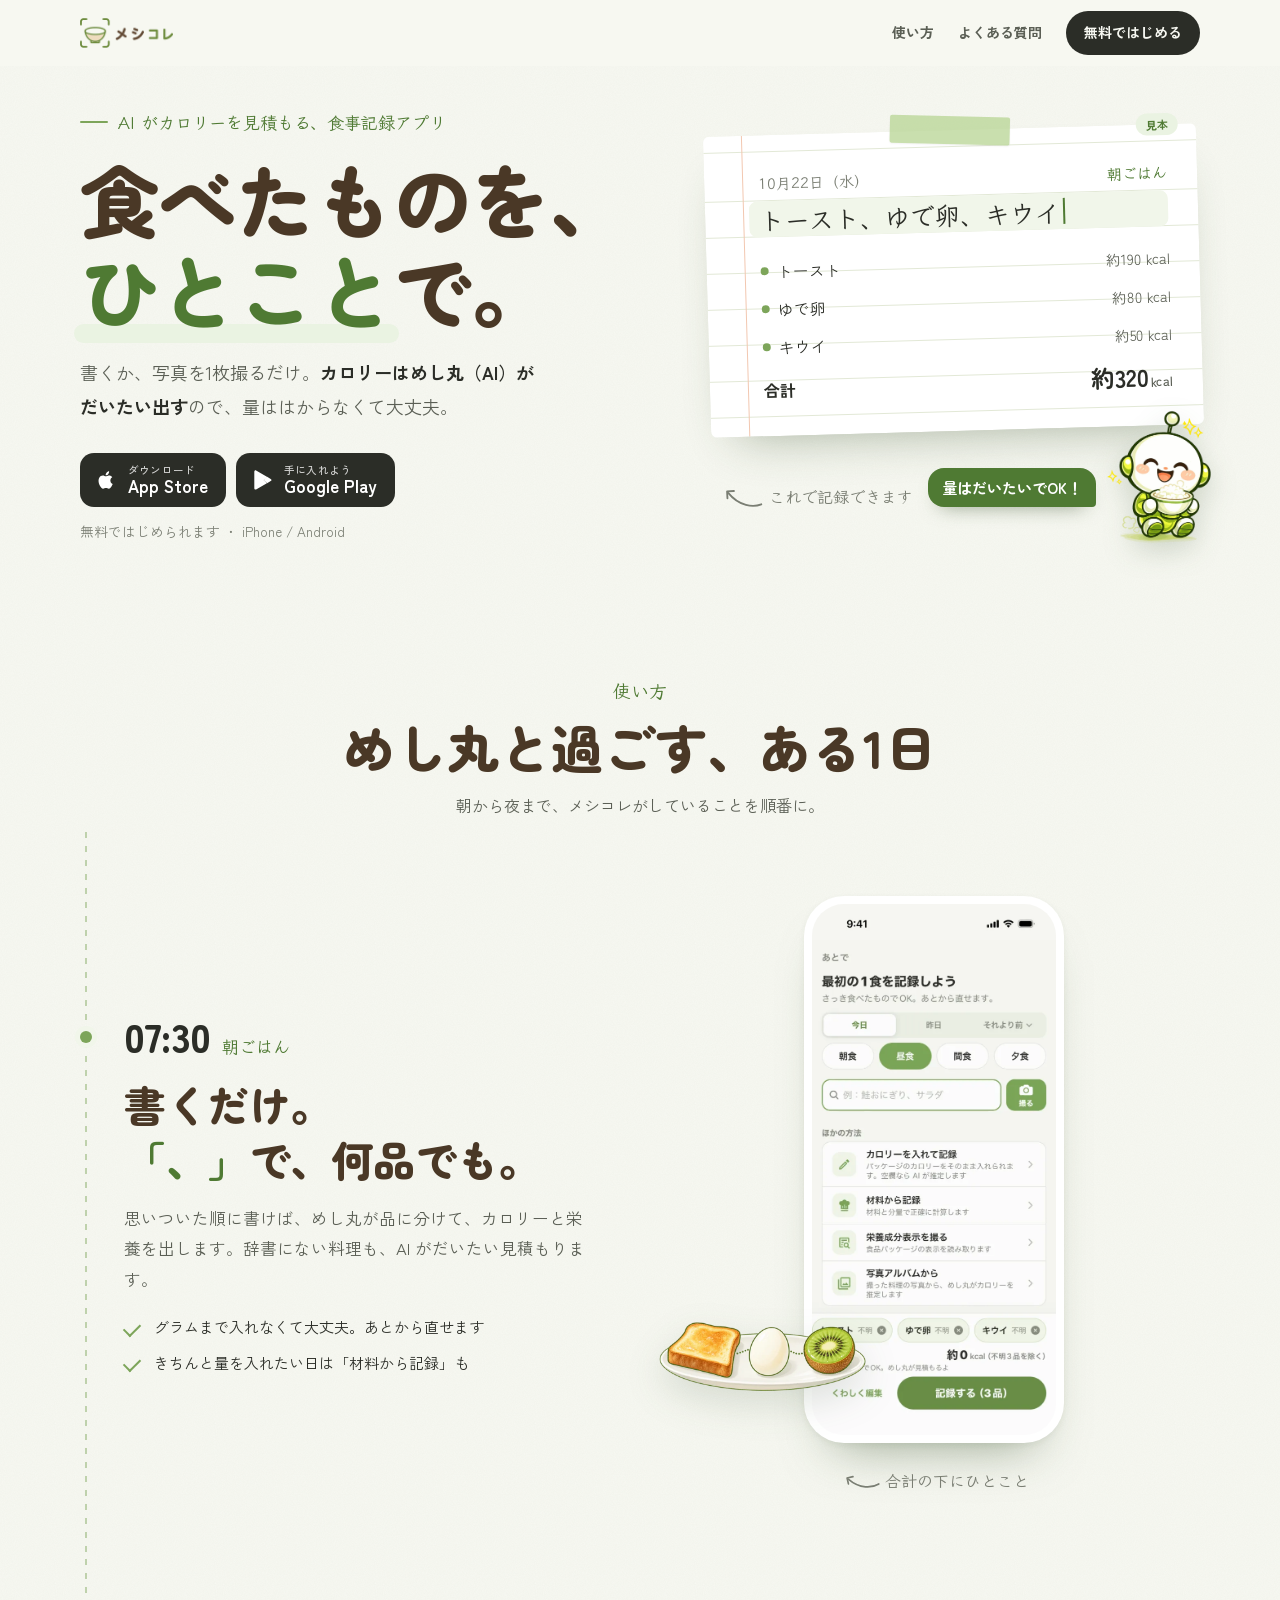
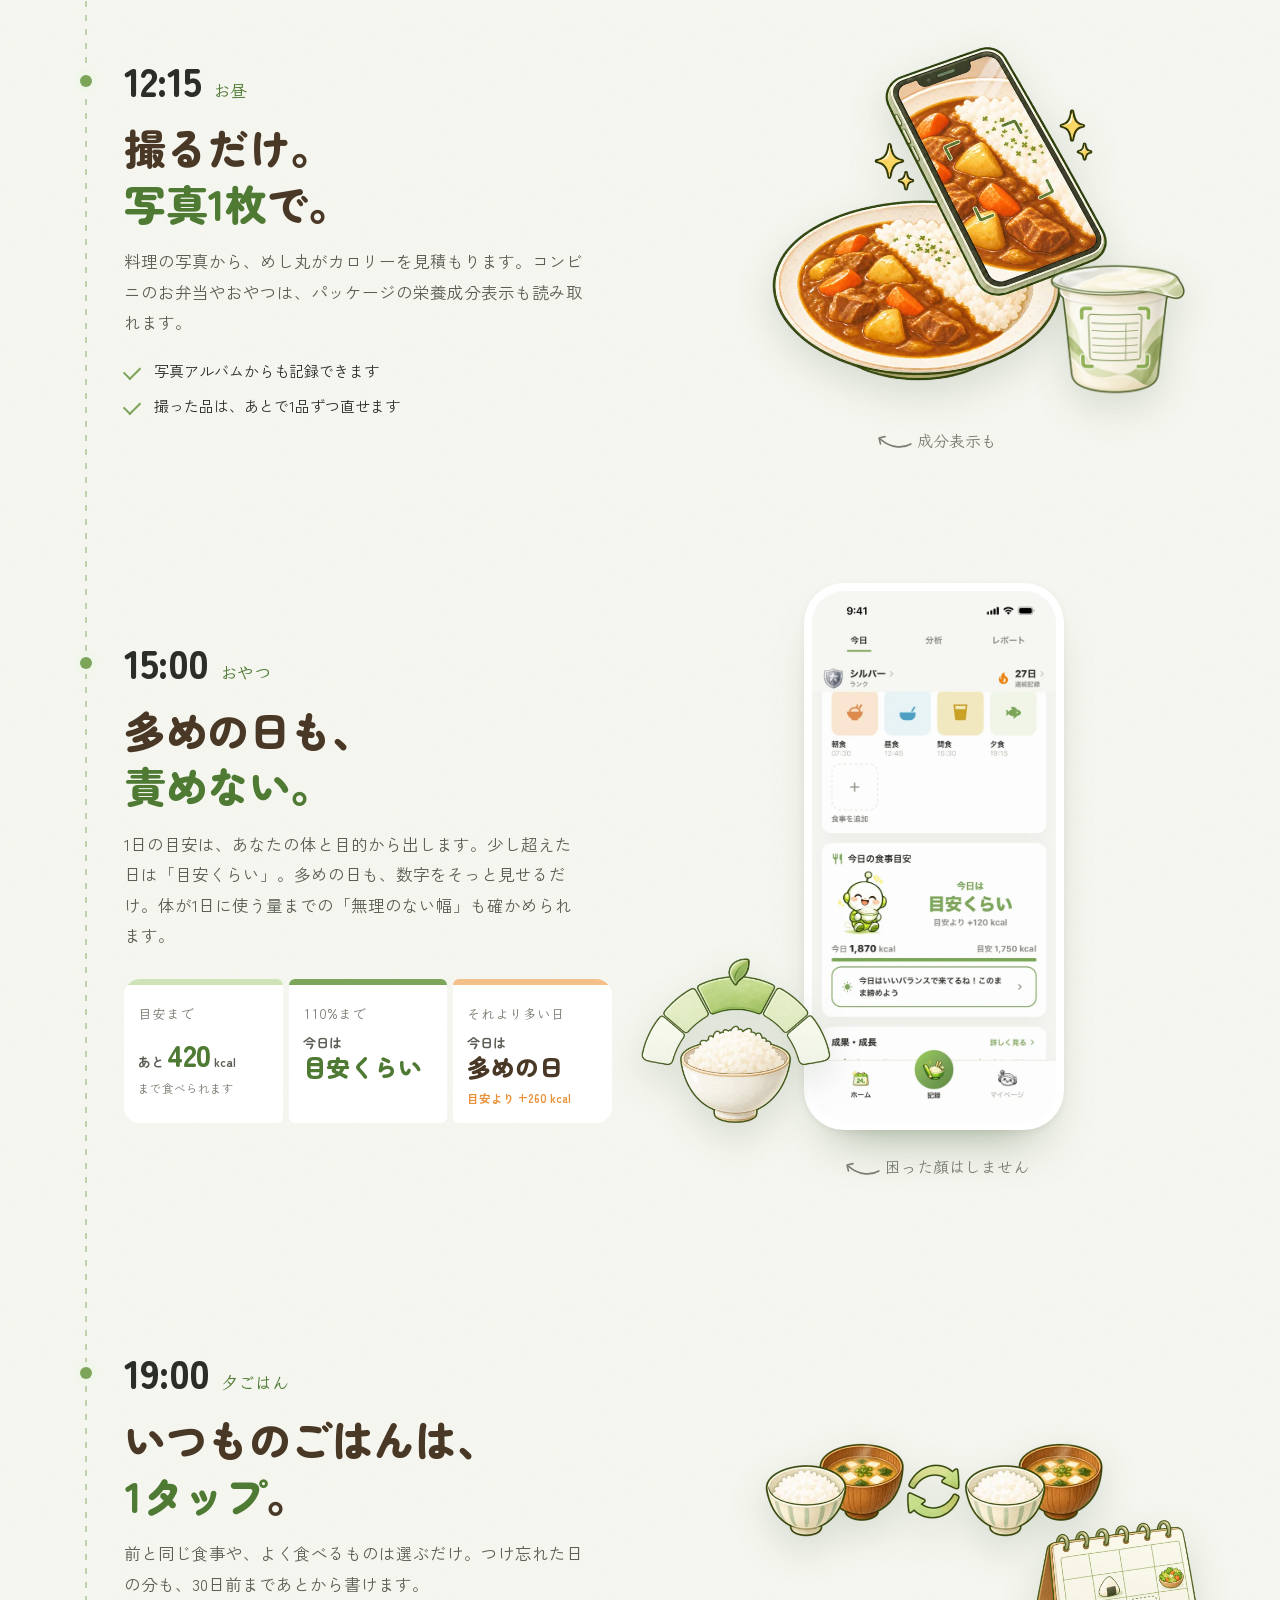
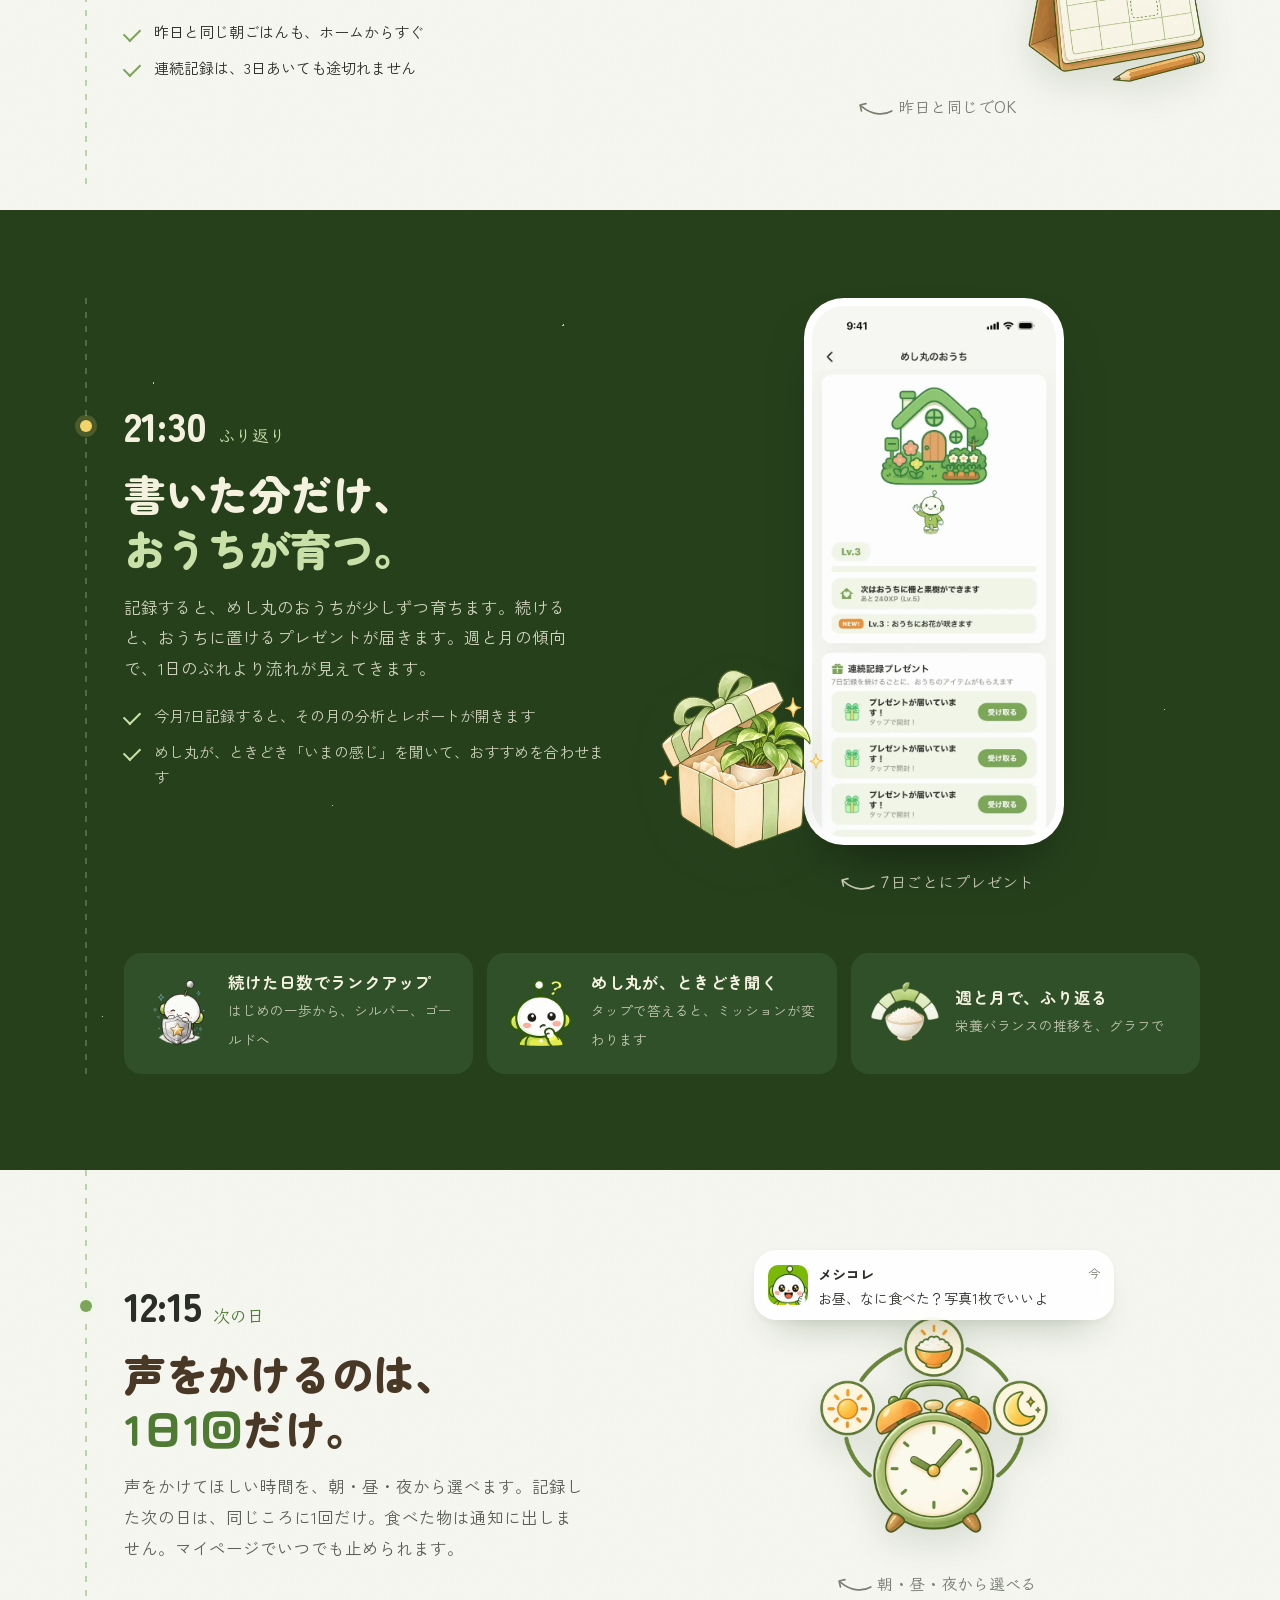
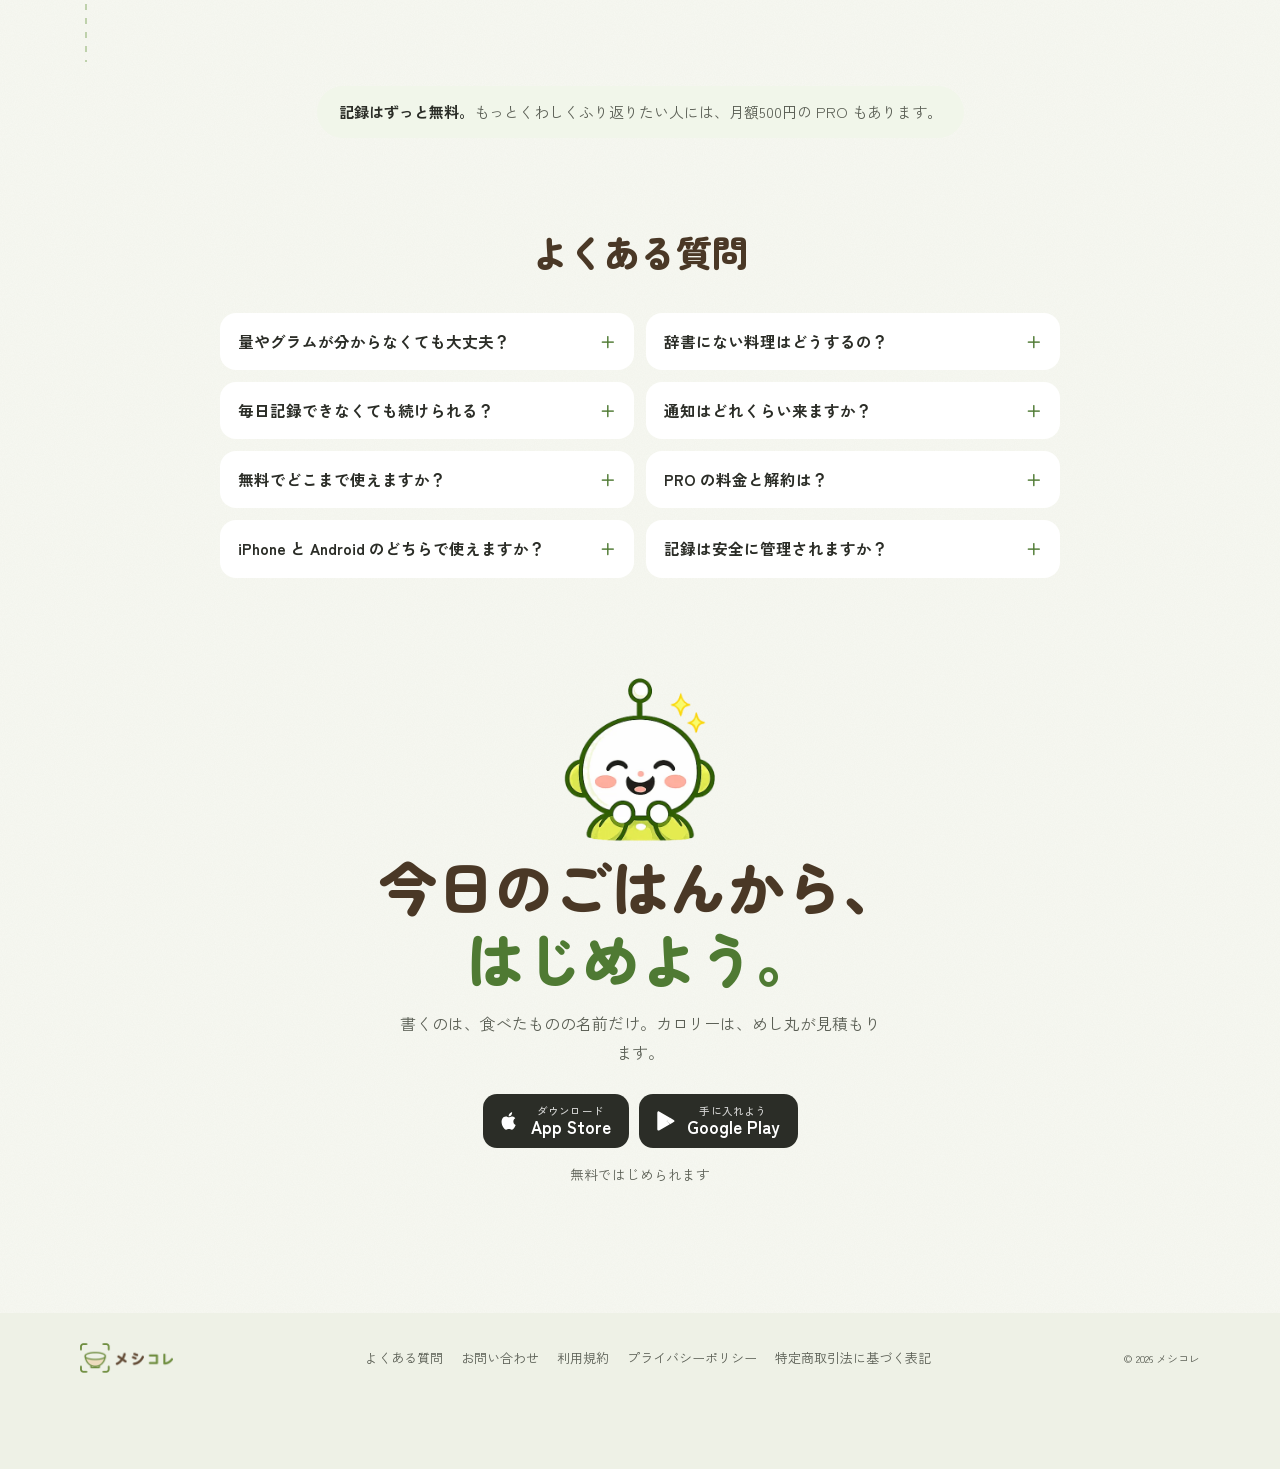
==== commit 71eb2f42: "LP: スクロールに合わせて、めし丸がおうちまで走る いちばん下に白いカプセルを置き、読んだところまでめし丸が走る。左に「あと◯%」、着いたら「ついた！」。 線の上の点は朝・昼・おやつ・夕・夜・次の日" ====
--- a/index.html
+++ b/index.html
@@ -268,6 +268,18 @@
   </div>
 </footer>
 
+<!-- スクロールに合わせて、めし丸がおうちまで走る（飾りなので読み上げない）。点は朝・昼・おやつ・夕・夜・次の日 -->
+<div class="runner" id="runner" aria-hidden="true">
+  <div class="runner-in">
+    <p class="runner-say">あと<b>100</b>%</p>
+    <div class="runner-lane">
+      <div class="runner-track"><i class="runner-fill"></i><span class="runner-marks"></span></div>
+      <div class="runner-me"><img class="runner-img" src="assets/v2/chara/run.webp" alt="" width="144" height="144"></div>
+    </div>
+    <img class="runner-home" src="assets/v2/chara/house.webp" alt="" width="120" height="120">
+  </div>
+</div>
+
 <script>
 /* いちばん上の見本：ひとこと書く → 品に分かれてカロリーが出る、をくり返す。
    HTML には書き終えた状態を置いておく（スクリプトが動かない・動きを減らす設定の人には、その状態のまま見せる） */
@@ -289,6 +301,54 @@
   var started=false, io=('IntersectionObserver' in window)?new IntersectionObserver(function(es){ if(es[0].isIntersecting&&!started){started=true; setTimeout(run,600);} }):null;
   if(io) io.observe(typed); else run();
 })();
+
+/* いちばん下のめし丸：読んだところまで走り、おうちまで「あと◯%」を見せる。
+   スクロールしている間だけ跳ねて、止まると立ち止まる。上へ戻ると向きを変える。着いたら「ついた！」 */
+(function(){
+  var root=document.getElementById('runner'); if(!root) return;
+  var laneEl=root.querySelector('.runner-lane'), me=root.querySelector('.runner-me'), img=root.querySelector('.runner-img'),
+      say=root.querySelector('.runner-say'), fill=root.querySelector('.runner-fill'), box=root.querySelector('.runner-marks');
+  var secs=[].slice.call(document.querySelectorAll('.slot-morning,.slot-noon,.slot-snack,.slot-evening,.night,.slot-next'));
+  var marks=secs.map(function(){ var i=document.createElement('i'); box.appendChild(i); return {el:i,p:0}; });
+  var RUN='assets/v2/chara/run.webp', GOAL='assets/v2/chara/run-goal.webp';
+  new Image().src=GOAL;
+  var lastY=window.scrollY, idle=0, queued=false, shown='', range=0, lane=0, mw=0;
+
+  function maxScroll(){ return Math.max(1, document.documentElement.scrollHeight-window.innerHeight); }
+  // 走る幅（おうちの手前まで）と、各時間帯の点の位置。時間帯の見出しが画面のまん中に来たときに、めし丸がその点に乗る
+  function layout(){
+    mw=me.offsetWidth; lane=laneEl.clientWidth-mw; range=maxScroll();
+    secs.forEach(function(s,n){
+      var p=(s.getBoundingClientRect().top+window.scrollY-window.innerHeight*.5)/range;
+      marks[n].p=Math.min(1,Math.max(0,p));
+      marks[n].el.style.left=(marks[n].p*lane+mw/2)+'px';
+    });
+  }
+  function draw(){
+    queued=false;
+    var y=window.scrollY, p=Math.min(1,Math.max(0,y/range)), x=p*lane, goal=p>=.995;
+    me.style.transform='translateX('+x+'px)';
+    fill.style.width=(x+mw/2)+'px';
+    marks.forEach(function(m){ m.el.classList.toggle('is-past', p>=m.p); });
+    var text=goal?'ついた！':String(Math.max(1,Math.round((1-p)*100)));
+    if(text!==shown){ shown=text; say.innerHTML=goal?'<b>ついた！</b>':'あと<b>'+text+'</b>%'; img.src=goal?GOAL:RUN; }
+    root.classList.toggle('is-on', y>60);
+  }
+  function onScroll(){
+    var y=window.scrollY;
+    if(y!==lastY){ root.classList.toggle('is-back', y<lastY); lastY=y; }
+    root.classList.add('is-running');
+    clearTimeout(idle); idle=setTimeout(function(){ root.classList.remove('is-running'); },160);
+    if(!queued){ queued=true; requestAnimationFrame(draw); }
+  }
+  function relayout(){ layout(); draw(); }
+  window.addEventListener('scroll', onScroll, {passive:true});
+  window.addEventListener('resize', relayout);
+  window.addEventListener('load', relayout);
+  // 画像があとから読み込まれてページの長さが変わっても、点の位置を合わせ直す
+  if('ResizeObserver' in window) new ResizeObserver(relayout).observe(document.body);
+  relayout();
+})();
 </script>
 </body>
 </html>
--- a/home.css
+++ b/home.css
@@ -228,9 +228,30 @@
 .final .stores{justify-content:center}
 
 /* ---------- footer ---------- */
-.foot{background:#EEF1E6;padding:30px 0 46px;font-size:13px;color:var(--sub)}
+.foot{background:#EEF1E6;padding:30px 0 calc(96px + env(safe-area-inset-bottom,0px));font-size:13px;color:var(--sub)}
 .foot-in{display:flex;flex-wrap:wrap;gap:14px 26px;align-items:center;justify-content:space-between}
 .foot nav{display:flex;flex-wrap:wrap;gap:8px 18px}
 .foot nav a:hover{color:var(--green-ink)}
 
-@media (prefers-reduced-motion:reduce){.d-caret{animation:none}.store{transition:none}}
+/* ---------- いちばん下を走るめし丸（読んだところまで。おうちまで「あと◯%」） ----------
+   絵は公式の歩数のめし丸（assets/characters/step の step-good・step-high）。顔が透けているので、夜の深い緑でも顔が白く見えるよう、顔の後ろにだけ白を敷いて書き出した。
+   おうちは「めし丸のおうち」の絵（assets/characters/game/house.png） */
+.runner{position:fixed;left:50%;bottom:calc(14px + env(safe-area-inset-bottom,0px));z-index:30;width:min(460px,calc(100% - 32px));pointer-events:none;opacity:0;transform:translate(-50%,16px);transition:opacity .3s ease,transform .3s ease}
+.runner.is-on{opacity:1;transform:translate(-50%,0)}
+.runner-in{display:flex;align-items:center;gap:12px;height:50px;padding:0 10px 0 18px;border-radius:999px;background:rgba(255,255,255,.9);-webkit-backdrop-filter:blur(12px);backdrop-filter:blur(12px);box-shadow:0 14px 30px -14px rgba(38,64,28,.55)}
+.runner-say{flex:none;min-width:5.4em;font-family:var(--display);font-weight:700;font-size:12.5px;line-height:1;color:var(--sub);white-space:nowrap}
+.runner-say b{font-size:19px;color:var(--green-ink);font-variant-numeric:tabular-nums;margin:0 1px}
+.runner-lane{position:relative;flex:1;align-self:stretch}
+.runner-track{position:absolute;left:0;right:0;bottom:15px;height:6px;border-radius:99px;background:#E4ECD8}
+.runner-fill{position:absolute;left:0;top:0;bottom:0;width:0;border-radius:inherit;background:var(--green)}
+.runner-marks i{position:absolute;top:50%;width:8px;height:8px;margin:-4px 0 0 -4px;border-radius:50%;background:#C6D8AE;transition:background .2s}
+.runner-marks i.is-past{background:#fff}
+/* めし丸とおうちは、カプセルから少し頭を出す */
+.runner-me{position:absolute;left:0;bottom:14px;width:54px;will-change:transform}
+.runner-img{width:54px;transform-origin:50% 90%}
+.runner.is-running .runner-img{animation:hop .26s ease-in-out infinite alternate}
+.runner.is-back .runner-img{scale:-1 1}
+.runner-home{flex:none;align-self:flex-end;width:46px;margin-bottom:9px}
+@keyframes hop{from{transform:translateY(0) rotate(0)}to{transform:translateY(-5px) rotate(-5deg)}}
+
+@media (prefers-reduced-motion:reduce){.d-caret{animation:none}.store{transition:none}.runner,.runner-marks i{transition:none}.runner.is-running .runner-img{animation:none}}
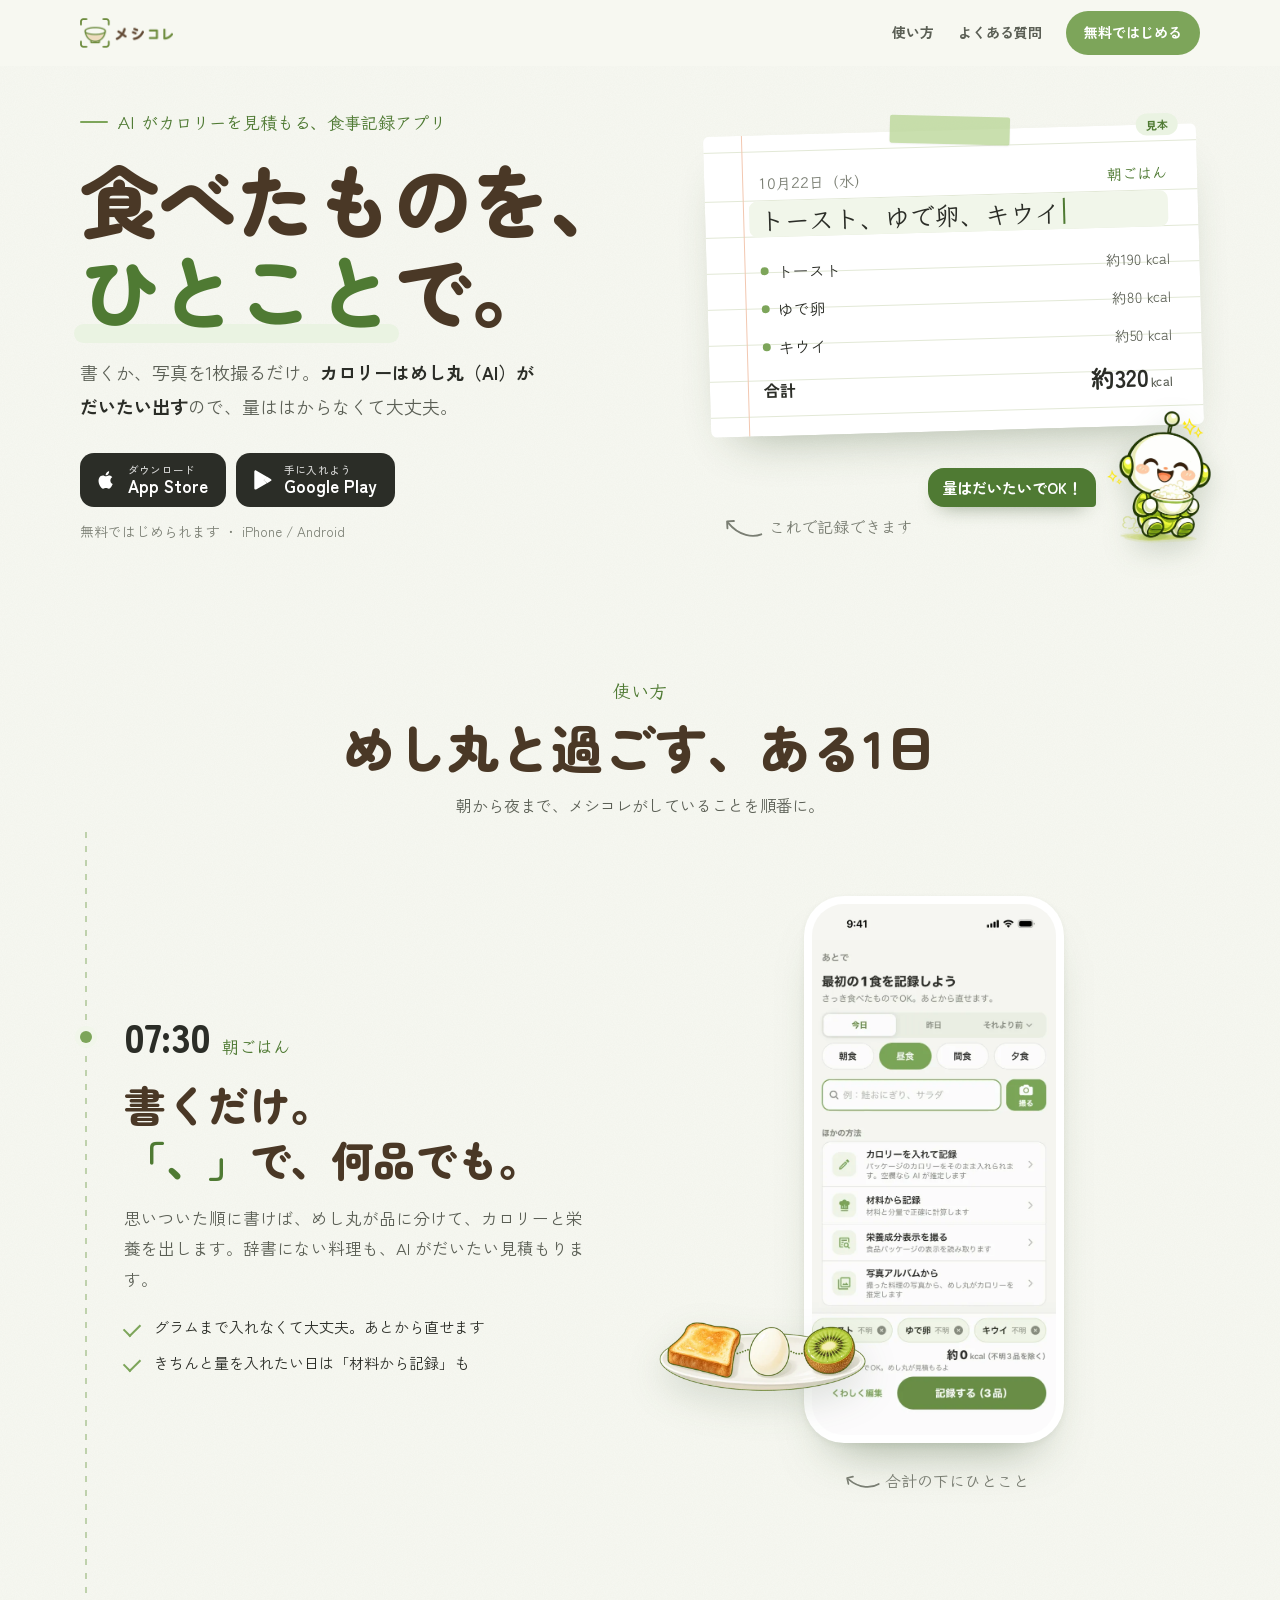
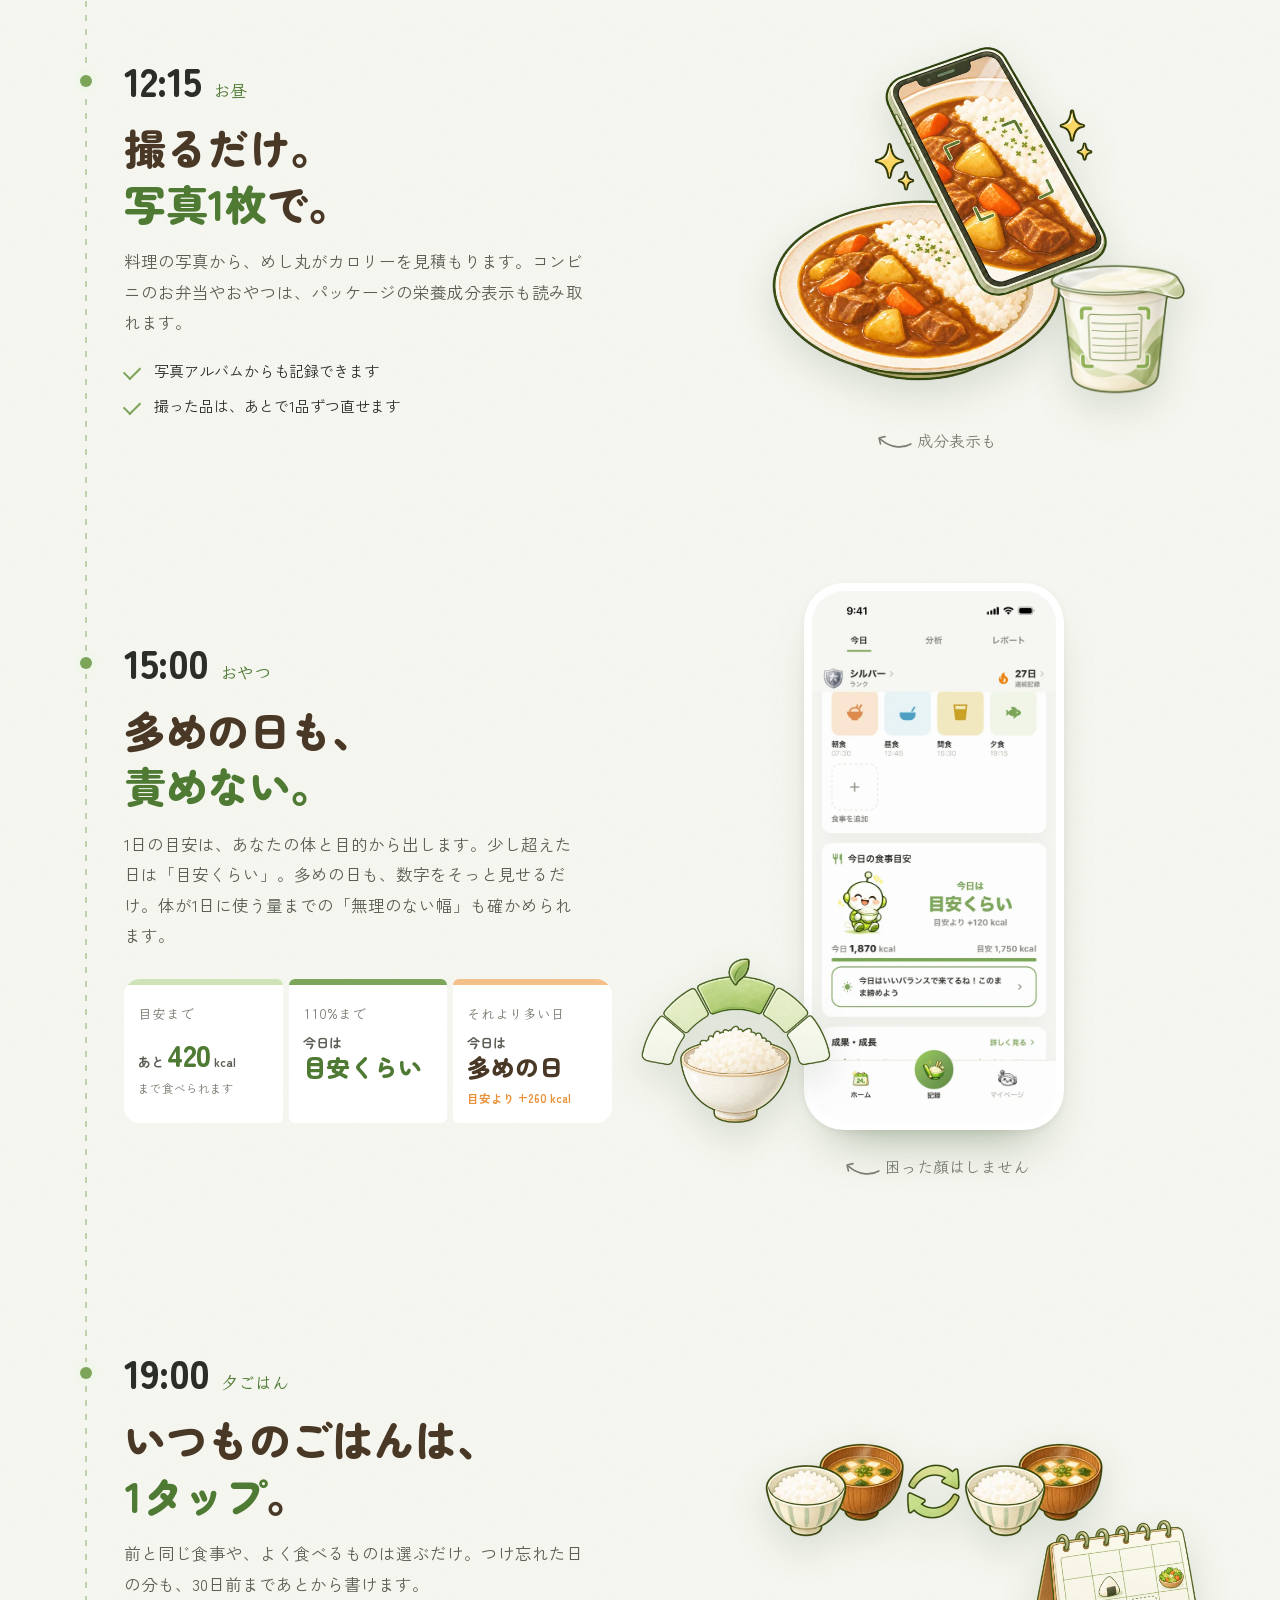
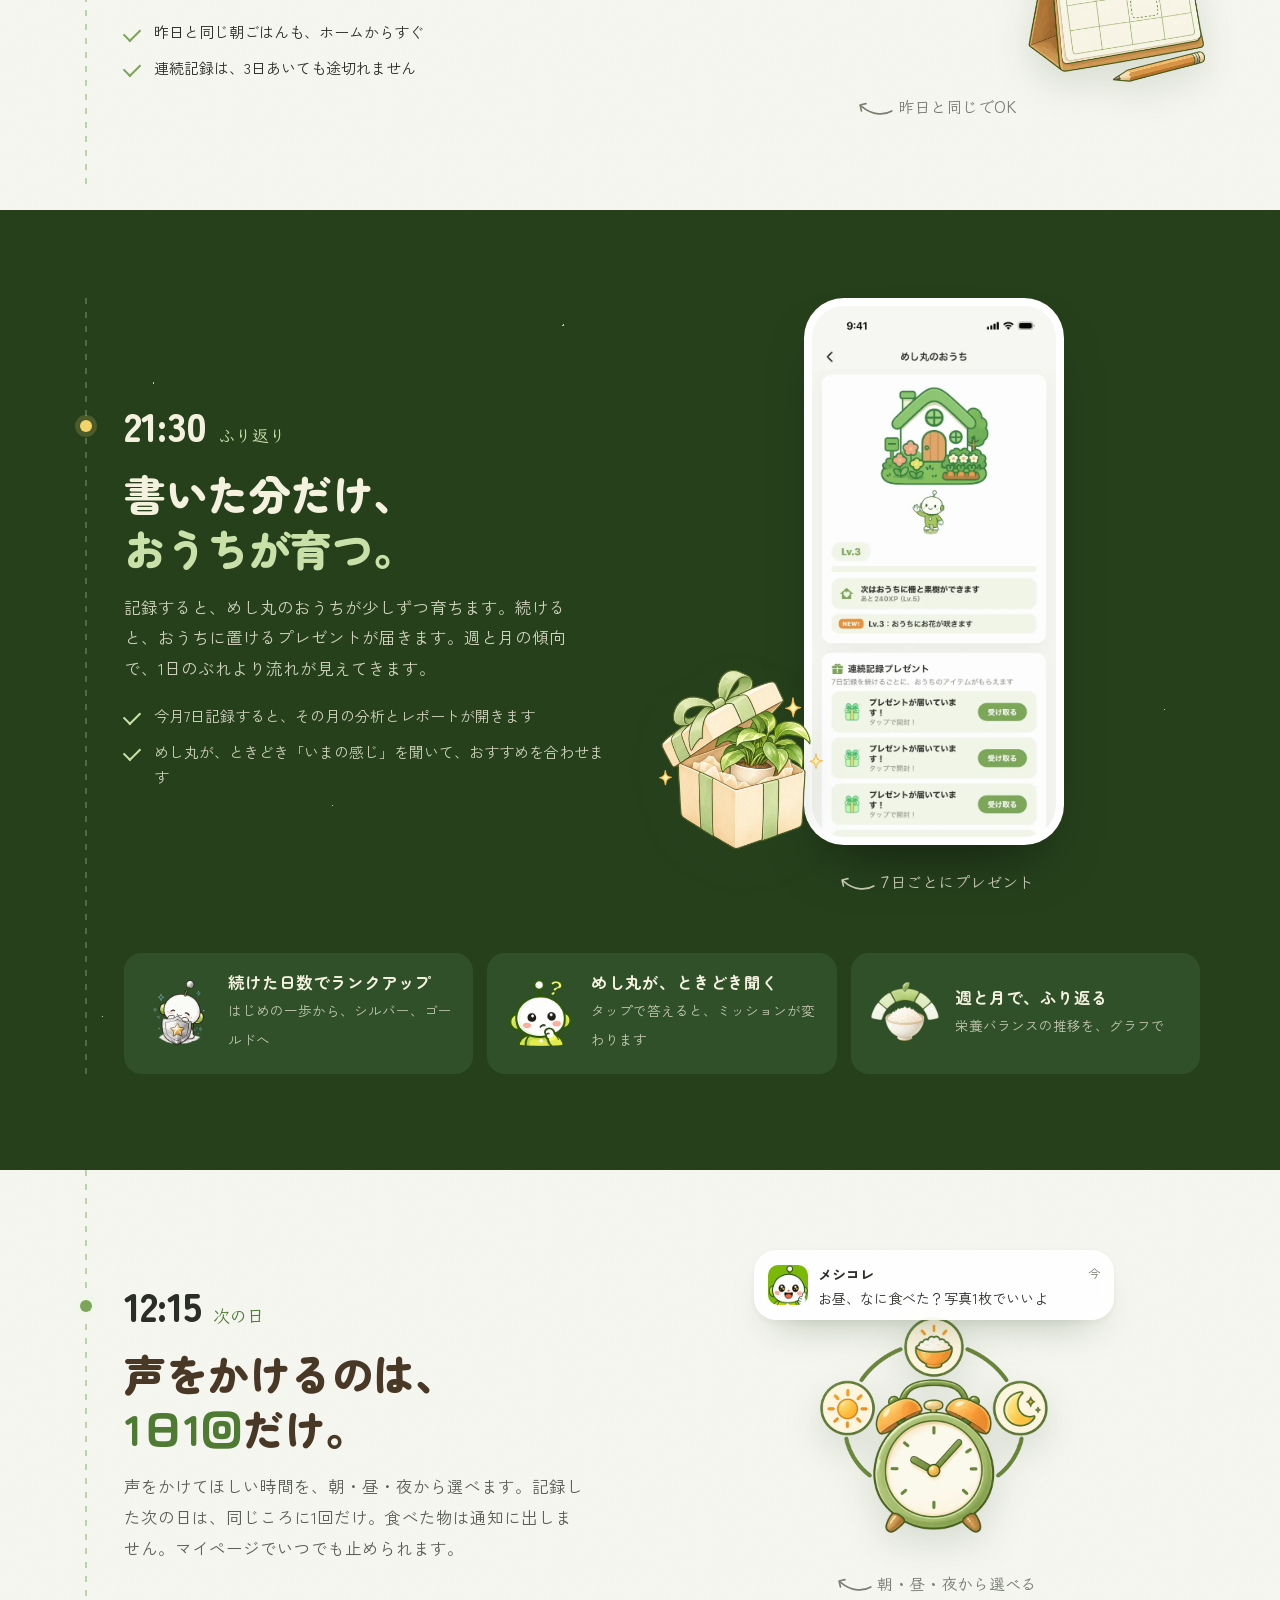
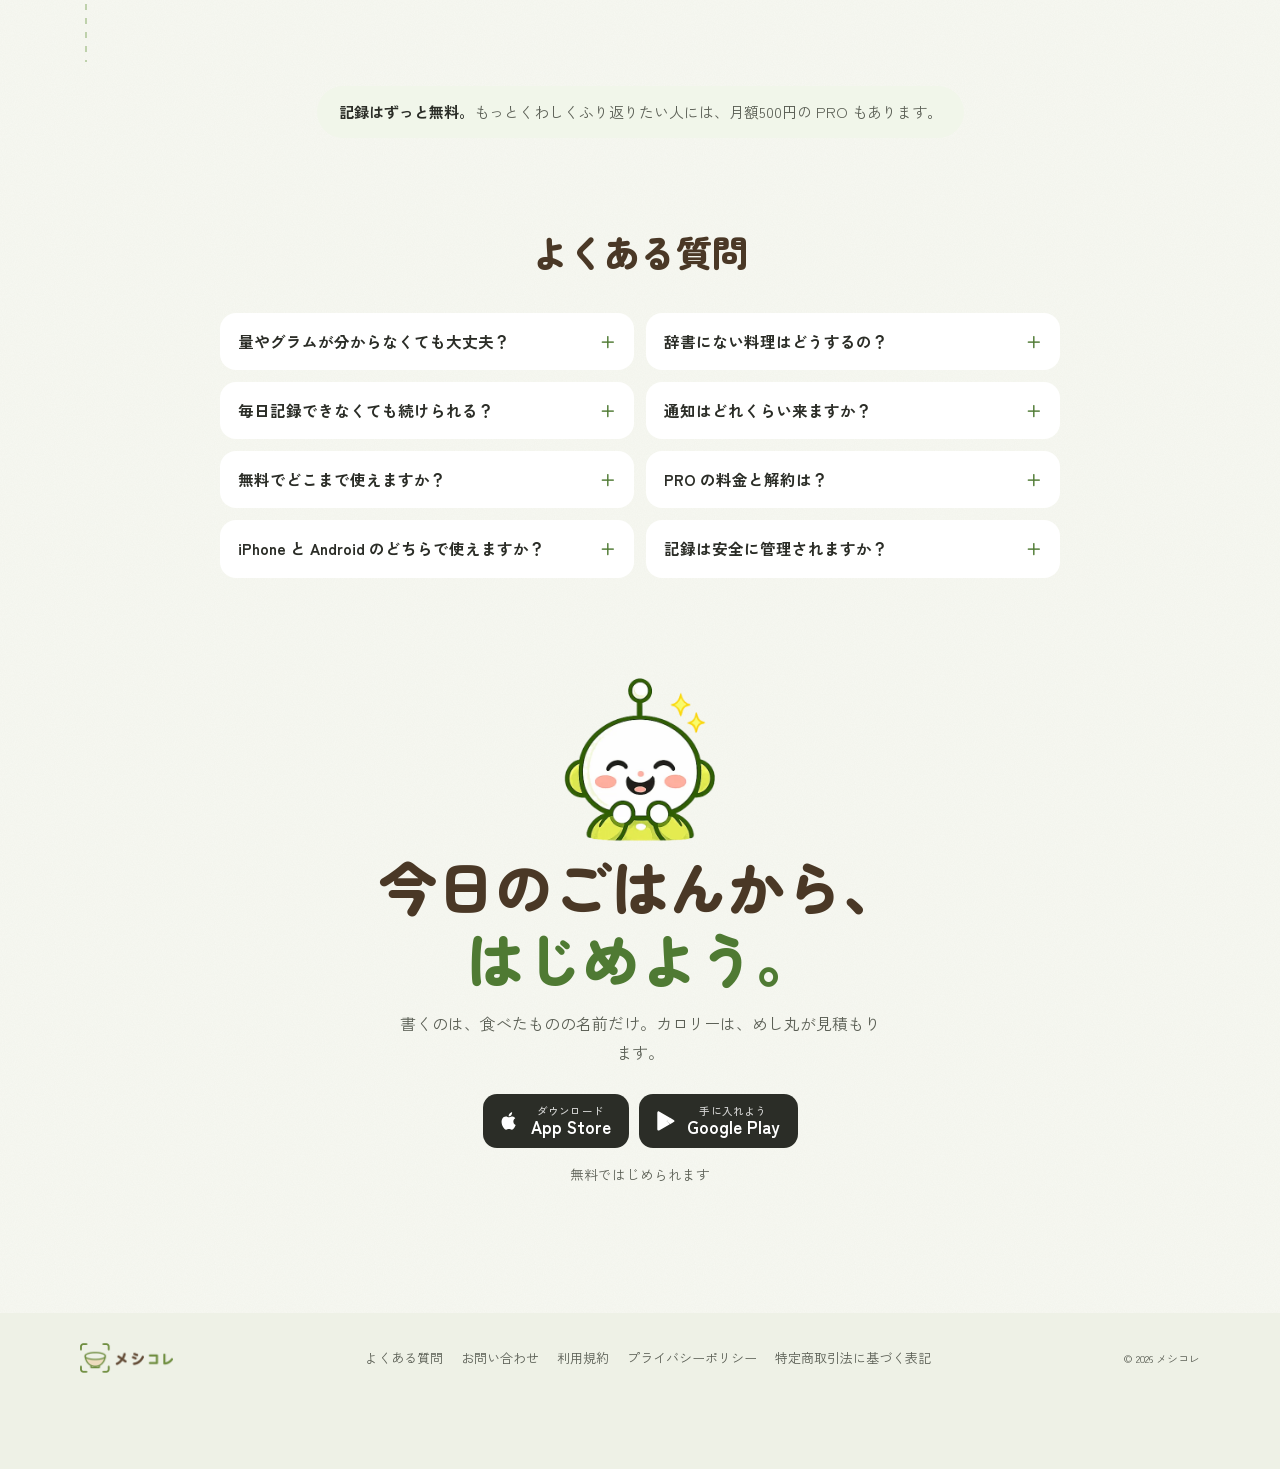
==== commit f5e50172: "LP: 共有画像（OGP）をいまのトップに合わせる・パソコンで吹き出しと注釈が重なるのを直す 共有画像は、トップの見出し「食べたものを、ひとことで。」と、紙の日記の見本（トースト、ゆで卵、キウイ → " ====
--- a/index.html
+++ b/index.html
@@ -15,14 +15,14 @@
 <meta property="og:description" content="ひとこと書くか、写真を1枚撮るだけ。カロリーと栄養はAIのめし丸がだいたい見積もる、責めない食事記録アプリ。">
 <meta property="og:type" content="website">
 <meta property="og:url" content="https://meshikore.com/">
-<meta property="og:image" content="https://meshikore.com/assets/v2/og.jpg">
+<meta property="og:image" content="https://meshikore.com/assets/v2/og-diary.jpg">
 <meta property="og:image:width" content="1200">
 <meta property="og:image:height" content="630">
-<meta property="og:image:alt" content="メシコレ 食べたものを、ひとことで。カロリーは AI のめし丸が見積もる、責めない食事記録アプリ">
+<meta property="og:image:alt" content="メシコレ 食べたものを、ひとことで。「トースト、ゆで卵、キウイ」と書くと、めし丸（AI）がカロリーをだいたい出す食事記録アプリ">
 <meta name="twitter:card" content="summary_large_image">
 <meta name="twitter:title" content="メシコレ｜食べたものを、ひとことで。">
 <meta name="twitter:description" content="ひとこと書くか、写真を1枚撮るだけ。カロリーと栄養はAIのめし丸がだいたい見積もる、責めない食事記録アプリ。">
-<meta name="twitter:image" content="https://meshikore.com/assets/v2/og.jpg">
+<meta name="twitter:image" content="https://meshikore.com/assets/v2/og-diary.jpg">
 <link rel="icon" href="assets/favicon.png">
 <link rel="apple-touch-icon" href="assets/apple-touch-icon.png">
 <link rel="preconnect" href="https://fonts.googleapis.com">
@@ -47,7 +47,7 @@
     <nav class="top-nav" aria-label="ページ内">
       <a class="navlink" href="#day">使い方</a>
       <a class="navlink" href="#faq">よくある質問</a>
-      <a class="top-cta" href="#start">無料ではじめる</a>
+      <a class="top-cta" href="#start" data-store>無料ではじめる</a>
     </nav>
   </div>
 </header>
@@ -268,19 +268,39 @@
   </div>
 </footer>
 
-<!-- スクロールに合わせて、めし丸がおうちまで走る（飾りなので読み上げない）。点は朝・昼・おやつ・夕・夜・次の日 -->
-<div class="runner" id="runner" aria-hidden="true">
+<!-- スクロールに合わせて、めし丸がおうちまで走る。点は朝・昼・おやつ・夕・夜・次の日。走るところは飾りなので読み上げない。
+     着いたらアプリへのボタンを出す。iPhone・Android は「無料ではじめる」1つで、その端末のストアを直接開く（いちばん下のスクリプト）。
+     パソコンなど（幅があるとき）は App Store と Google Play を2つ並べる。狭いときは「無料ではじめる」でページ下のストアのボタンへ -->
+<div class="runner" id="runner">
   <div class="runner-in">
-    <p class="runner-say">あと<b>100</b>%</p>
-    <div class="runner-lane">
+    <p class="runner-say" aria-hidden="true">あと<b>100</b>%</p>
+    <div class="runner-lane" aria-hidden="true">
       <div class="runner-track"><i class="runner-fill"></i><span class="runner-marks"></span></div>
-      <div class="runner-me"><img class="runner-img" src="assets/v2/chara/run.webp" alt="" width="144" height="144"></div>
-    </div>
-    <img class="runner-home" src="assets/v2/chara/house.webp" alt="" width="120" height="120">
+      <div class="runner-me"><span class="runner-yay">ついた！</span><img class="runner-img" src="assets/v2/chara/run.webp" alt="" width="144" height="144"></div>
+    </div>
+    <img class="runner-home" src="assets/v2/chara/house.webp" alt="" width="120" height="120" aria-hidden="true">
+    <div class="runner-go">
+      <a class="runner-btn go-start" href="#start" data-store>無料ではじめる</a>
+      <a class="runner-btn go-store" href="https://apps.apple.com/jp/app/id6777846217" target="_blank" rel="noopener"><svg aria-hidden="true"><use href="#i-apple"/></svg>App Store</a>
+      <a class="runner-btn go-store" href="https://play.google.com/store/apps/details?id=com.sawada3.meshikore" target="_blank" rel="noopener"><svg aria-hidden="true"><use href="#i-play"/></svg>Google Play</a>
+    </div>
   </div>
 </div>
 
 <script>
+/* 「無料ではじめる」（上の帯と、いちばん下のめし丸。data-store の付いたリンク）は、端末に合わせてストアを直接開く。
+   iPhone・iPad は App Store、Android は Google Play。それ以外（パソコンなど）は、そのままページ下の App Store と Google Play のボタンへ。
+   ストアの URL は、ページ下のボタンと同じものを使う */
+(function(){
+  var ua=navigator.userAgent, ios=/iPhone|iPad|iPod/.test(ua)||(navigator.platform==='MacIntel'&&navigator.maxTouchPoints>1),
+      store=ios?document.querySelector('.final .store[href*="apple.com"]'):/Android/.test(ua)?document.querySelector('.final .store[href*="play.google.com"]'):null;
+  if(!store) return;
+  document.documentElement.classList.add('to-store');
+  [].forEach.call(document.querySelectorAll('a[data-store]'), function(a){
+    a.href=store.href; a.target='_blank'; a.rel='noopener'; a.setAttribute('aria-label',(ios?'App Store':'Google Play')+'で無料ではじめる');
+  });
+})();
+
 /* いちばん上の見本：ひとこと書く → 品に分かれてカロリーが出る、をくり返す。
    HTML には書き終えた状態を置いておく（スクリプトが動かない・動きを減らす設定の人には、その状態のまま見せる） */
 (function(){
@@ -303,7 +323,7 @@
 })();
 
 /* いちばん下のめし丸：読んだところまで走り、おうちまで「あと◯%」を見せる。
-   スクロールしている間だけ跳ねて、止まると立ち止まる。上へ戻ると向きを変える。着いたら「ついた！」 */
+   スクロールしている間だけ跳ねて、止まると立ち止まる。上へ戻ると向きを変える。着いたら「ついた！」と「無料ではじめる」 */
 (function(){
   var root=document.getElementById('runner'); if(!root) return;
   var laneEl=root.querySelector('.runner-lane'), me=root.querySelector('.runner-me'), img=root.querySelector('.runner-img'),
@@ -330,8 +350,10 @@
     me.style.transform='translateX('+x+'px)';
     fill.style.width=(x+mw/2)+'px';
     marks.forEach(function(m){ m.el.classList.toggle('is-past', p>=m.p); });
-    var text=goal?'ついた！':String(Math.max(1,Math.round((1-p)*100)));
-    if(text!==shown){ shown=text; say.innerHTML=goal?'<b>ついた！</b>':'あと<b>'+text+'</b>%'; img.src=goal?GOAL:RUN; }
+    var text=String(Math.max(1,Math.round((1-p)*100)));
+    if(!goal&&text!==shown){ shown=text; say.innerHTML='あと<b>'+text+'</b>%'; }
+    // 着いたら「あと◯%」と線を消して、左にアプリへのボタン、めし丸の頭の上に「ついた！」
+    if(goal!==root.classList.contains('is-goal')){ root.classList.toggle('is-goal', goal); img.src=goal?GOAL:RUN; }
     root.classList.toggle('is-on', y>60);
   }
   function onScroll(){
--- a/home.css
+++ b/home.css
@@ -5,7 +5,7 @@
    枠線（border・1px の輪郭線）は使わない。区切りは、地の色の違い・余白・やわらかい影だけにする（2026-10-22 オーナーの指示） */
 :root{
   --paper:#F7F8F2; --sheet:#FFFFFF; --sheet-2:#FCFCF8; --rule:#E2E8D6;
-  --green:#7DA55A; --green-ink:#4F7A33; --green-soft:#EAF3E2; --green-pale:#F1F6EA;
+  --green:#7DA55A; --green-active:#6B9049; --green-ink:#4F7A33; --green-soft:#EAF3E2; --green-pale:#F1F6EA;
   --forest:#26401C; --forest-2:#30502A; --moon:#F4F1DE;
   --brown:#4A3826; --ink:#2B2D27; --sub:#5B5F55; --pencil:#7A7E73; --line:#E3E6DA;
   --orange:#E8923C; --orange-soft:#FCEBD7; --tape:rgba(186,214,152,.78);
@@ -30,8 +30,9 @@
 .logo img{height:30px;width:auto}
 .top-nav{display:flex;align-items:center;gap:24px;font-size:14px;font-weight:700;color:var(--sub)}
 .top-nav a:not(.top-cta):hover{color:var(--green-ink)}
-.top-cta{background:var(--ink);color:var(--paper);border-radius:999px;padding:9px 18px;font-size:14px;white-space:nowrap}
-.top-cta:hover{background:var(--green-ink)}
+/* 「無料ではじめる」はアプリのメインのボタンと同じ緑（lib/design/colors.ts の accentGreen・押したときは accentGreenActive） */
+.top-cta{background:var(--green);color:#fff;font-weight:700;border-radius:999px;padding:9px 18px;font-size:14px;white-space:nowrap}
+.top-cta:hover{background:var(--green-active)}
 @media (max-width:760px){.top-nav .navlink{display:none}}
 
 /* ---------- store buttons ---------- */
@@ -81,7 +82,8 @@
 .d-ex{position:absolute;top:-11px;right:18px;font-size:11px;font-weight:700;color:var(--green-ink);border-radius:999px;padding:0 10px;line-height:22px;background:var(--green-soft)}
 .diary-chara{position:absolute;right:-28px;bottom:-6px;width:124px;z-index:2;filter:drop-shadow(0 10px 14px rgba(46,74,34,.2))}
 .diary-say{position:absolute;right:104px;bottom:36px;z-index:2;background:var(--green-ink);color:#fff;font-family:var(--display);font-weight:700;font-size:15px;line-height:1.4;padding:9px 14px;border-radius:16px 16px 4px 16px;box-shadow:0 10px 20px -12px rgba(46,74,34,.6)}
-.diary-note{position:absolute;left:10px;bottom:30px;display:flex;align-items:center;gap:6px;font-size:16px}
+/* 「これで記録できます」は吹き出しより一段下の行に置く（同じ行だと、幅によって吹き出しと重なる） */
+.diary-note{position:absolute;left:10px;bottom:0;display:flex;align-items:center;gap:6px;font-size:16px}
 .diary-note svg{width:46px;height:34px;color:var(--pencil);transform:scaleX(-1) rotate(10deg)}
 @media (max-width:900px){
   .hero-grid{grid-template-columns:minmax(0,1fr);gap:28px}
@@ -91,7 +93,7 @@
   .diary{padding:26px 22px 22px 46px;background-image:linear-gradient(90deg,transparent 32px,#F2C7B0 32px,#F2C7B0 33.5px,transparent 33.5px),repeating-linear-gradient(transparent 0 35px,var(--rule) 35px 36px);background-position:0 0,0 26px}
   .diary-chara{width:100px;right:-4px;bottom:-4px}
   .diary-say{right:92px;bottom:34px;font-size:13.5px}
-  .diary-note{left:8px;bottom:6px;font-size:14px}
+  .diary-note{left:8px;bottom:-4px;font-size:14px}
 }
 
 /* ---------- ある1日（時間割） ---------- */
@@ -238,7 +240,7 @@
    おうちは「めし丸のおうち」の絵（assets/characters/game/house.png） */
 .runner{position:fixed;left:50%;bottom:calc(14px + env(safe-area-inset-bottom,0px));z-index:30;width:min(460px,calc(100% - 32px));pointer-events:none;opacity:0;transform:translate(-50%,16px);transition:opacity .3s ease,transform .3s ease}
 .runner.is-on{opacity:1;transform:translate(-50%,0)}
-.runner-in{display:flex;align-items:center;gap:12px;height:50px;padding:0 10px 0 18px;border-radius:999px;background:rgba(255,255,255,.9);-webkit-backdrop-filter:blur(12px);backdrop-filter:blur(12px);box-shadow:0 14px 30px -14px rgba(38,64,28,.55)}
+.runner-in{position:relative;display:flex;align-items:center;gap:12px;height:50px;padding:0 10px 0 18px;border-radius:999px;background:rgba(255,255,255,.9);-webkit-backdrop-filter:blur(12px);backdrop-filter:blur(12px);box-shadow:0 14px 30px -14px rgba(38,64,28,.55)}
 .runner-say{flex:none;min-width:5.4em;font-family:var(--display);font-weight:700;font-size:12.5px;line-height:1;color:var(--sub);white-space:nowrap}
 .runner-say b{font-size:19px;color:var(--green-ink);font-variant-numeric:tabular-nums;margin:0 1px}
 .runner-lane{position:relative;flex:1;align-self:stretch}
@@ -252,6 +254,21 @@
 .runner.is-running .runner-img{animation:hop .26s ease-in-out infinite alternate}
 .runner.is-back .runner-img{scale:-1 1}
 .runner-home{flex:none;align-self:flex-end;width:46px;margin-bottom:9px}
+/* 着いたら：「あと◯%」と線を消して、左にアプリへのボタン（スマホは1つ・幅があれば2つ）。めし丸の頭の上に「ついた！」 */
+.runner-say,.runner-track{transition:opacity .25s}
+.runner.is-goal .runner-say,.runner.is-goal .runner-track{opacity:0}
+.runner-go{position:absolute;left:7px;top:7px;bottom:7px;display:flex;gap:6px;pointer-events:auto;opacity:0;visibility:hidden;transform:translateX(-8px);transition:opacity .25s,visibility .25s,transform .25s}
+.runner.is-goal .runner-go{opacity:1;visibility:visible;transform:none}
+.runner-btn{display:inline-flex;align-items:center;gap:6px;padding:0 20px;border-radius:999px;background:var(--ink);color:var(--paper);font-size:14px;font-weight:700;white-space:nowrap;transition:background .15s}
+.runner-btn:hover{background:var(--green-ink)}
+.runner-btn svg{width:16px;height:16px;flex:none}
+.go-start{background:var(--green);color:#fff}
+.go-start:hover{background:var(--green-active)}
+.go-store{display:none;padding:0 15px 0 13px}
+/* .to-store は iPhone・Android のとき（index.html のいちばん下のスクリプト）。そのときは幅があっても「無料ではじめる」1つ */
+@media (min-width:480px){html:not(.to-store) .go-store{display:inline-flex}html:not(.to-store) .go-start{display:none}}
+.runner-yay{position:absolute;bottom:100%;left:50%;transform:translate(-50%,6px);background:var(--green-ink);color:#fff;font-family:var(--display);font-weight:700;font-size:12px;line-height:1;padding:5px 9px;border-radius:999px;white-space:nowrap;opacity:0;transition:opacity .25s,transform .25s}
+.runner.is-goal .runner-yay{opacity:1;transform:translate(-50%,0)}
 @keyframes hop{from{transform:translateY(0) rotate(0)}to{transform:translateY(-5px) rotate(-5deg)}}
 
-@media (prefers-reduced-motion:reduce){.d-caret{animation:none}.store{transition:none}.runner,.runner-marks i{transition:none}.runner.is-running .runner-img{animation:none}}
+@media (prefers-reduced-motion:reduce){.d-caret{animation:none}.store{transition:none}.runner,.runner-marks i,.runner-say,.runner-track,.runner-go,.runner-btn,.runner-yay{transition:none}.runner.is-running .runner-img{animation:none}}
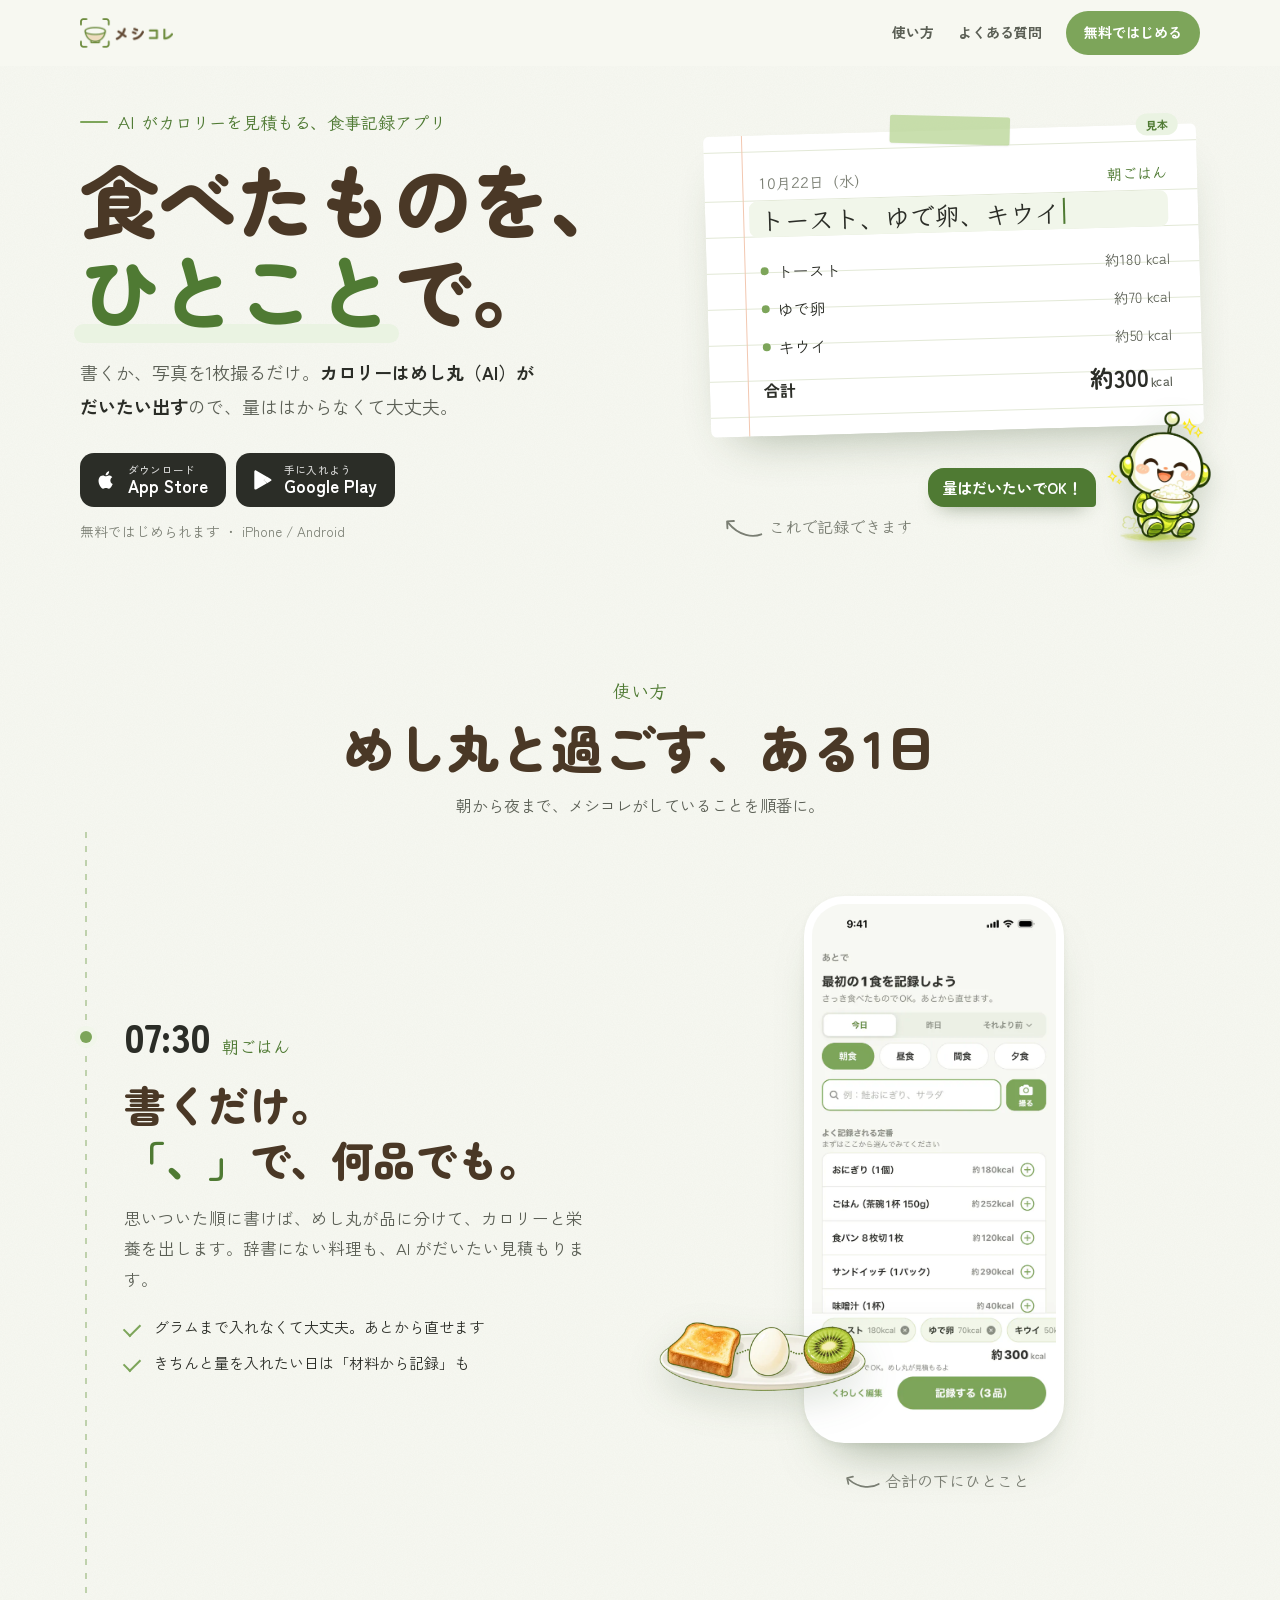
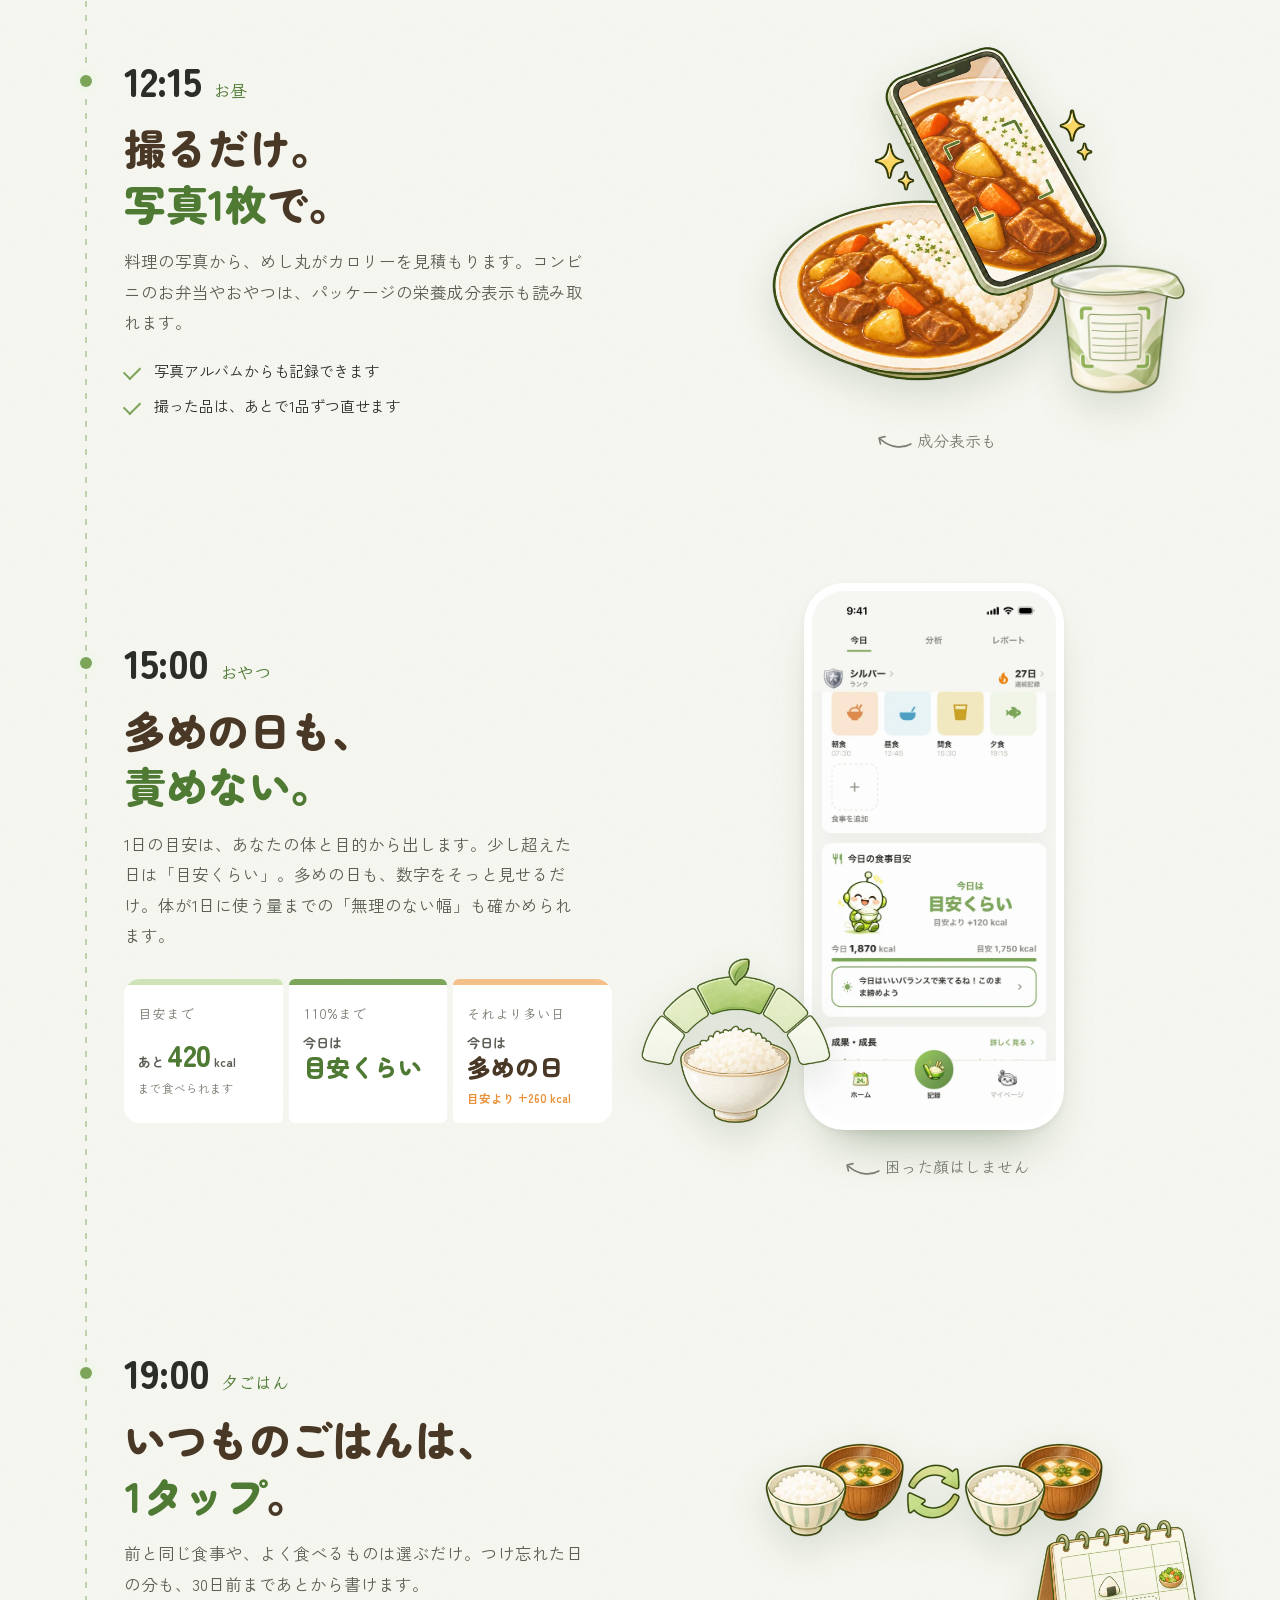
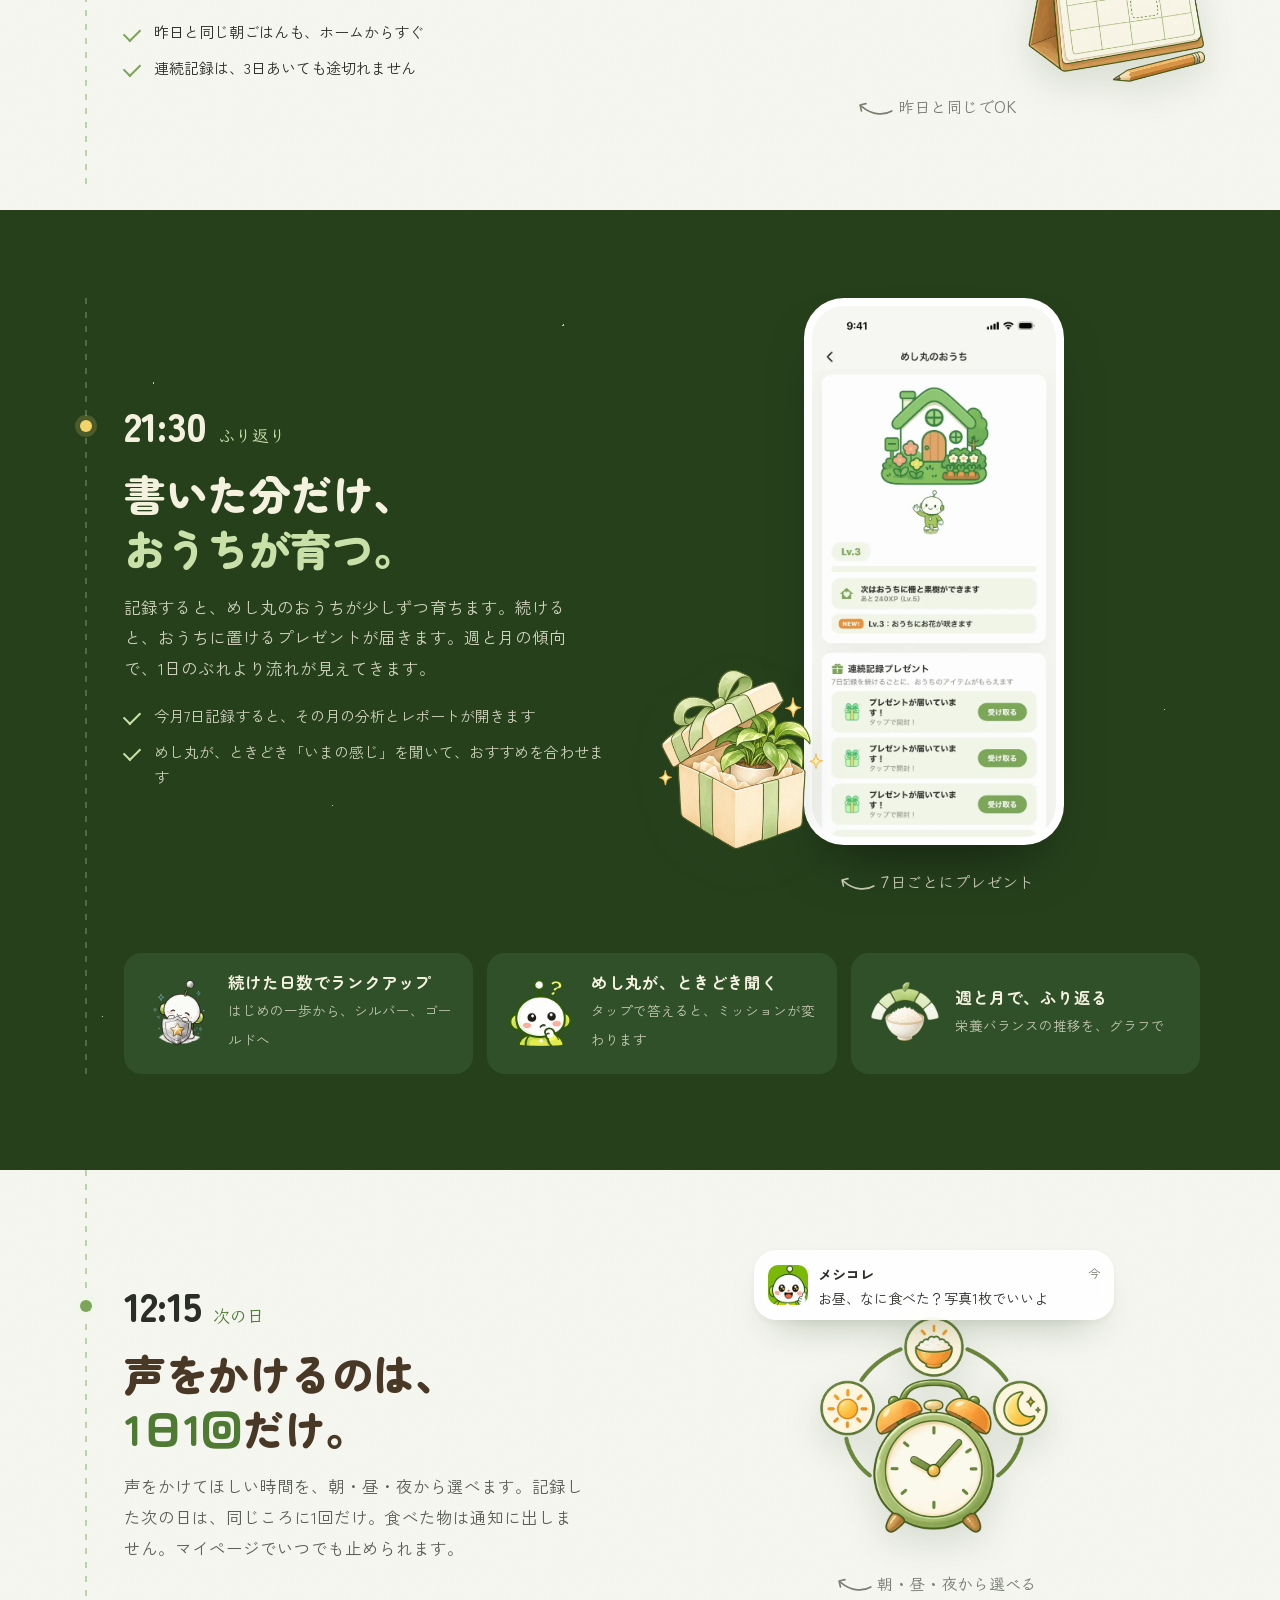
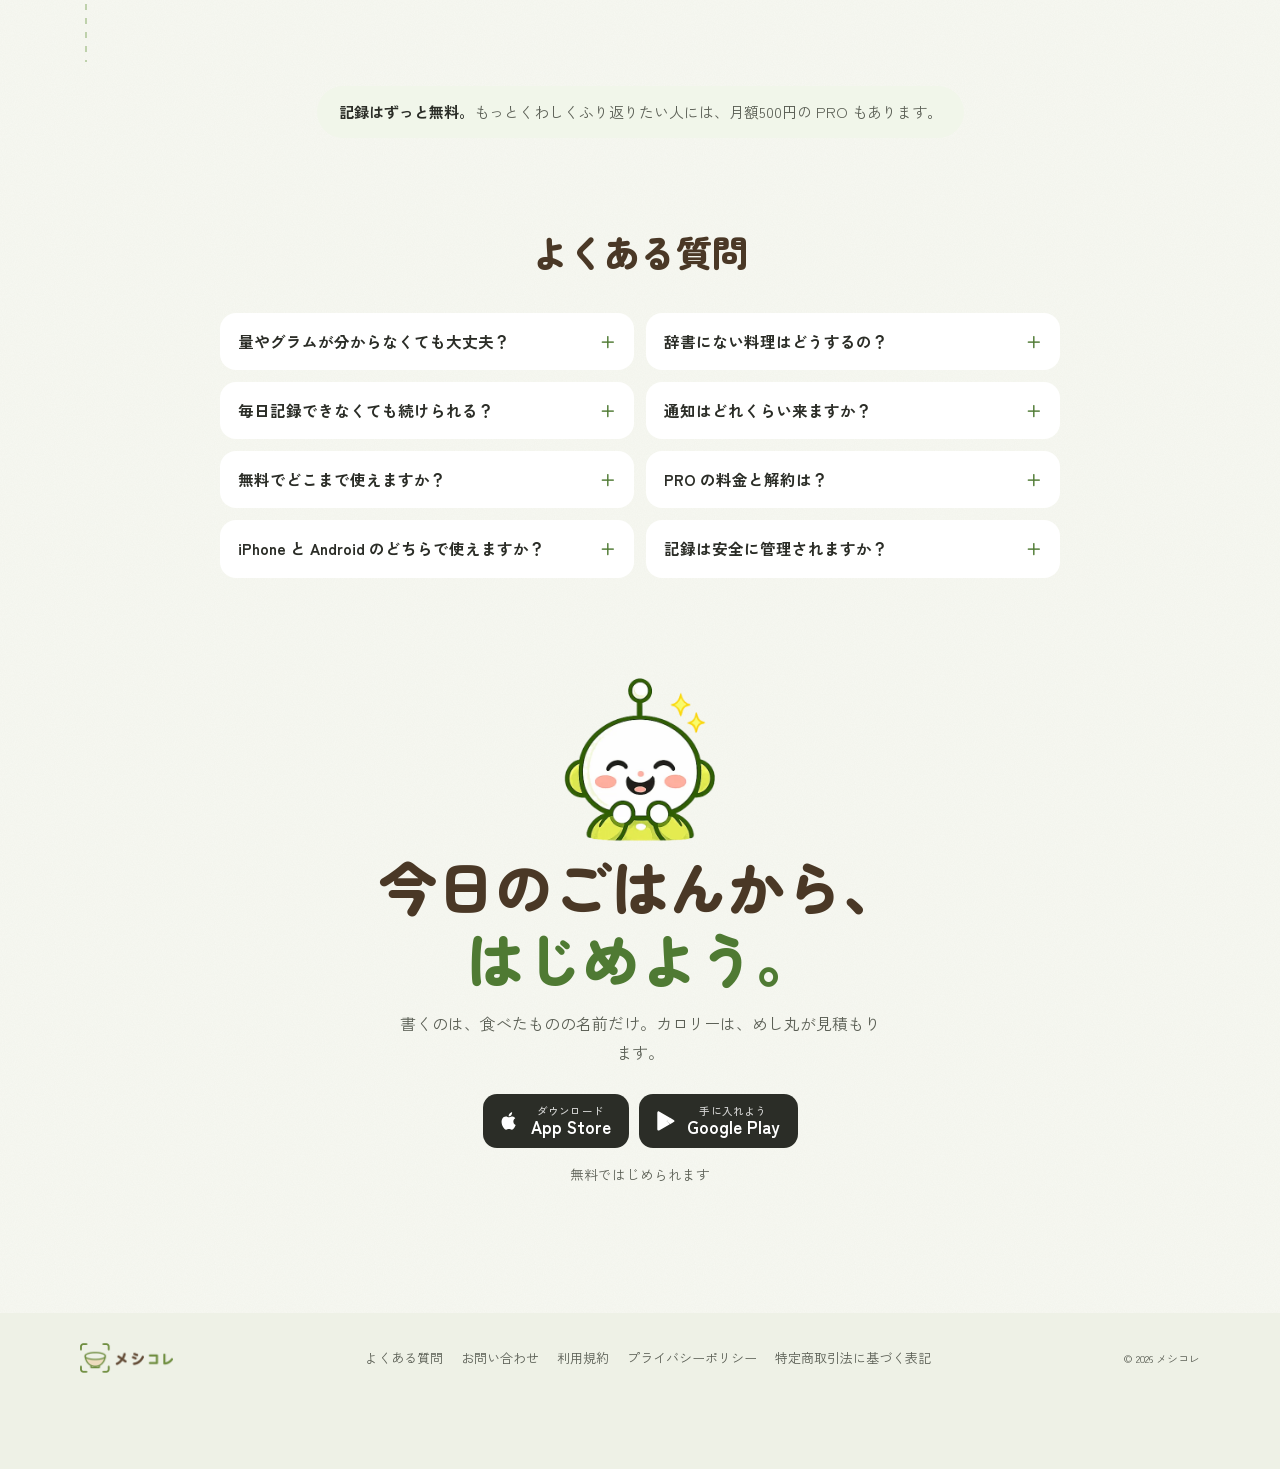
==== commit 90b08ea7: "LP: 見本の数字を、アプリが実際に出す値にそろえる 紙の日記の見本と共有画像の「トースト、ゆで卵、キウイ」を 190・80・50・合計320 から、 撮り直した記録画面と同じ 180・70・50・合" ====
--- a/index.html
+++ b/index.html
@@ -68,16 +68,16 @@
     </div>
 
     <div class="diary-wrap">
-      <div class="diary" role="img" aria-label="記録の見本。「トースト、ゆで卵、キウイ」とひとこと書くと、トースト約190キロカロリー、ゆで卵約80キロカロリー、キウイ約50キロカロリー、合計約320キロカロリーと見積もられる">
+      <div class="diary" role="img" aria-label="記録の見本。「トースト、ゆで卵、キウイ」とひとこと書くと、トースト約180キロカロリー、ゆで卵約70キロカロリー、キウイ約50キロカロリー、合計約300キロカロリーと見積もられる">
         <span class="d-ex" aria-hidden="true">見本</span>
         <p class="d-date" aria-hidden="true"><span>10月22日（水）</span><b>朝ごはん</b></p>
         <p class="d-input" aria-hidden="true"><span id="typed">トースト、ゆで卵、キウイ</span><i class="d-caret"></i></p>
         <ul class="d-items" id="items" aria-hidden="true">
-          <li><span>トースト</span><em>約190 kcal</em></li>
-          <li><span>ゆで卵</span><em>約80 kcal</em></li>
+          <li><span>トースト</span><em>約180 kcal</em></li>
+          <li><span>ゆで卵</span><em>約70 kcal</em></li>
           <li><span>キウイ</span><em>約50 kcal</em></li>
         </ul>
-        <p class="d-total" aria-hidden="true"><span>合計</span><b id="total">約320<small>kcal</small></b></p>
+        <p class="d-total" aria-hidden="true"><span>合計</span><b id="total">約300<small>kcal</small></b></p>
       </div>
       <img class="diary-chara" src="assets/v2/chara/meal-hero.webp" alt="" width="600" height="685">
       <p class="diary-say" aria-hidden="true">量はだいたいでOK！</p>
@@ -307,7 +307,7 @@
   if (window.matchMedia && window.matchMedia('(prefers-reduced-motion: reduce)').matches) return;
   var typed=document.getElementById('typed'), items=[].slice.call(document.querySelectorAll('#items li')), total=document.getElementById('total');
   if(!typed||!items.length||!total) return;
-  var text='トースト、ゆで卵、キウイ', sums=['約190','約270','約320'];
+  var text='トースト、ゆで卵、キウイ', sums=['約180','約250','約300'];
   function setTotal(s){ total.firstChild.nodeValue=s; }
   function run(){
     typed.textContent=''; items.forEach(function(li){li.classList.add('is-off');}); setTotal('—');
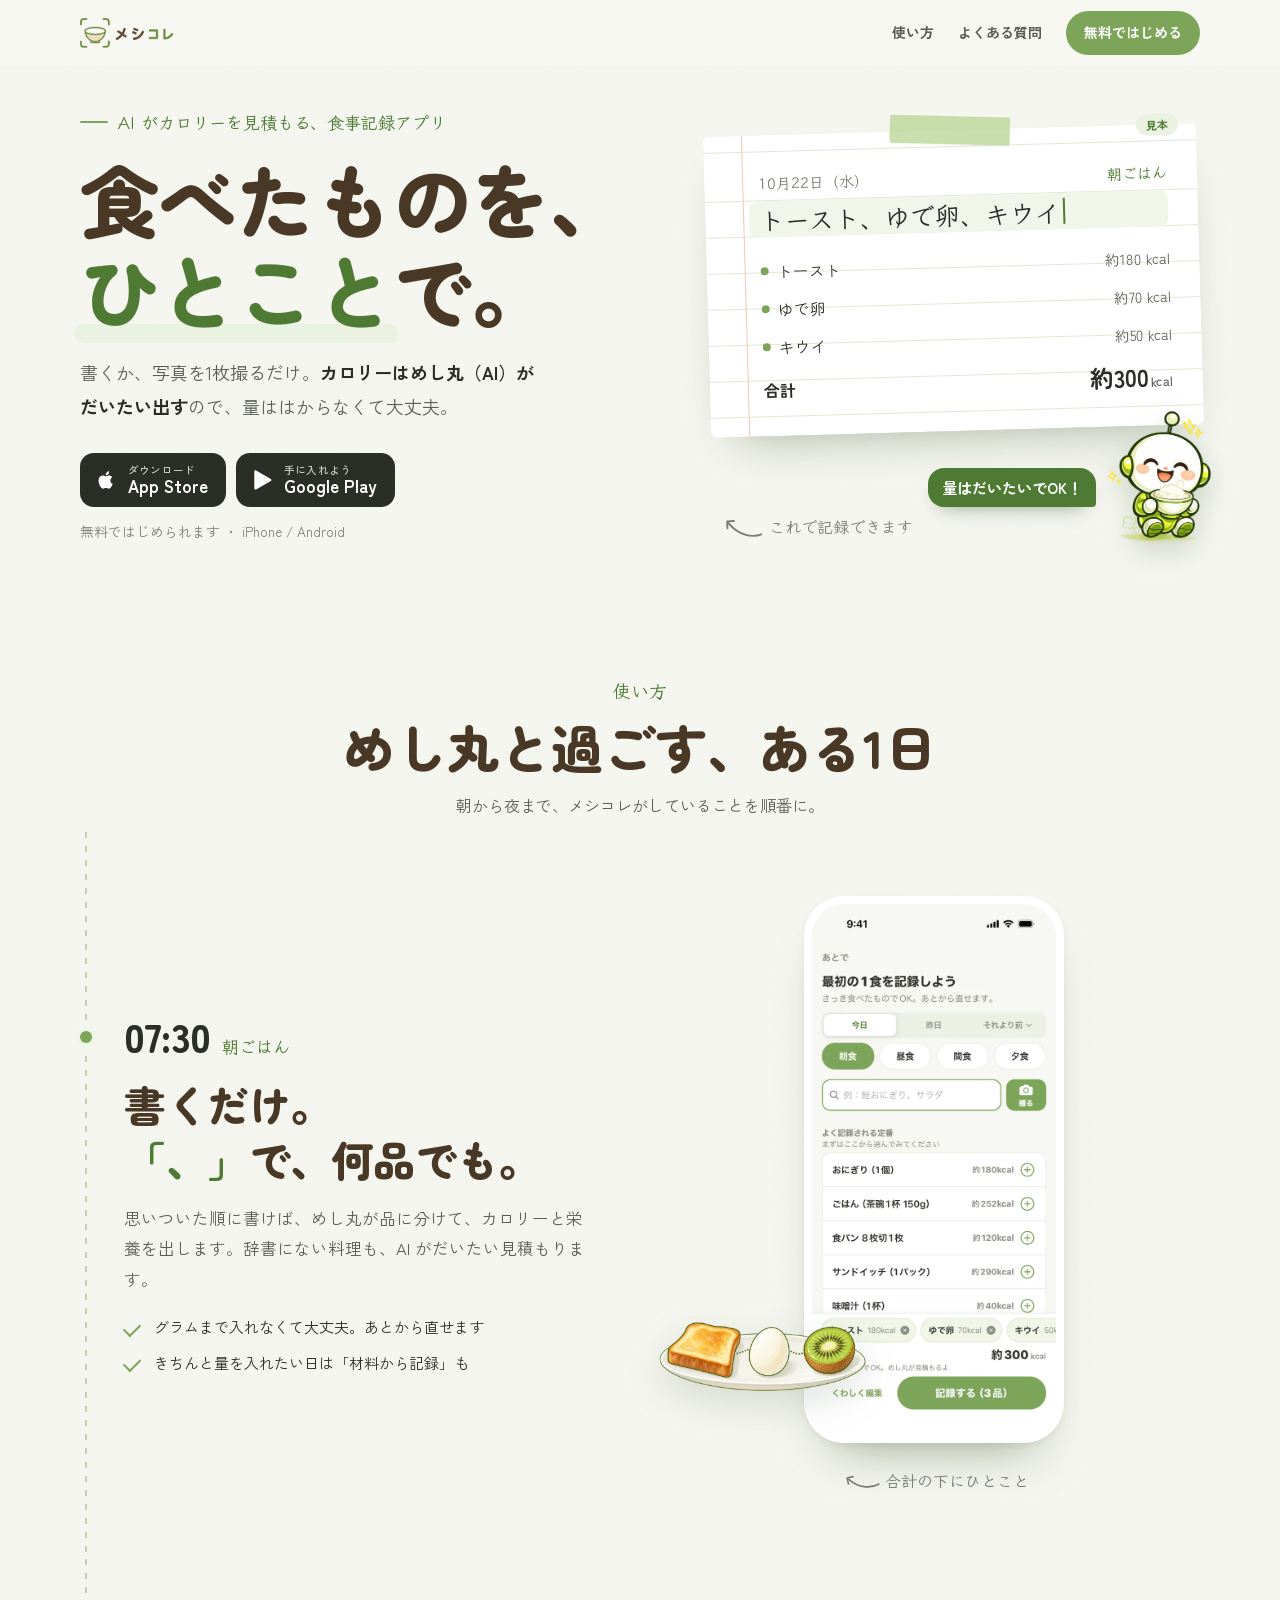
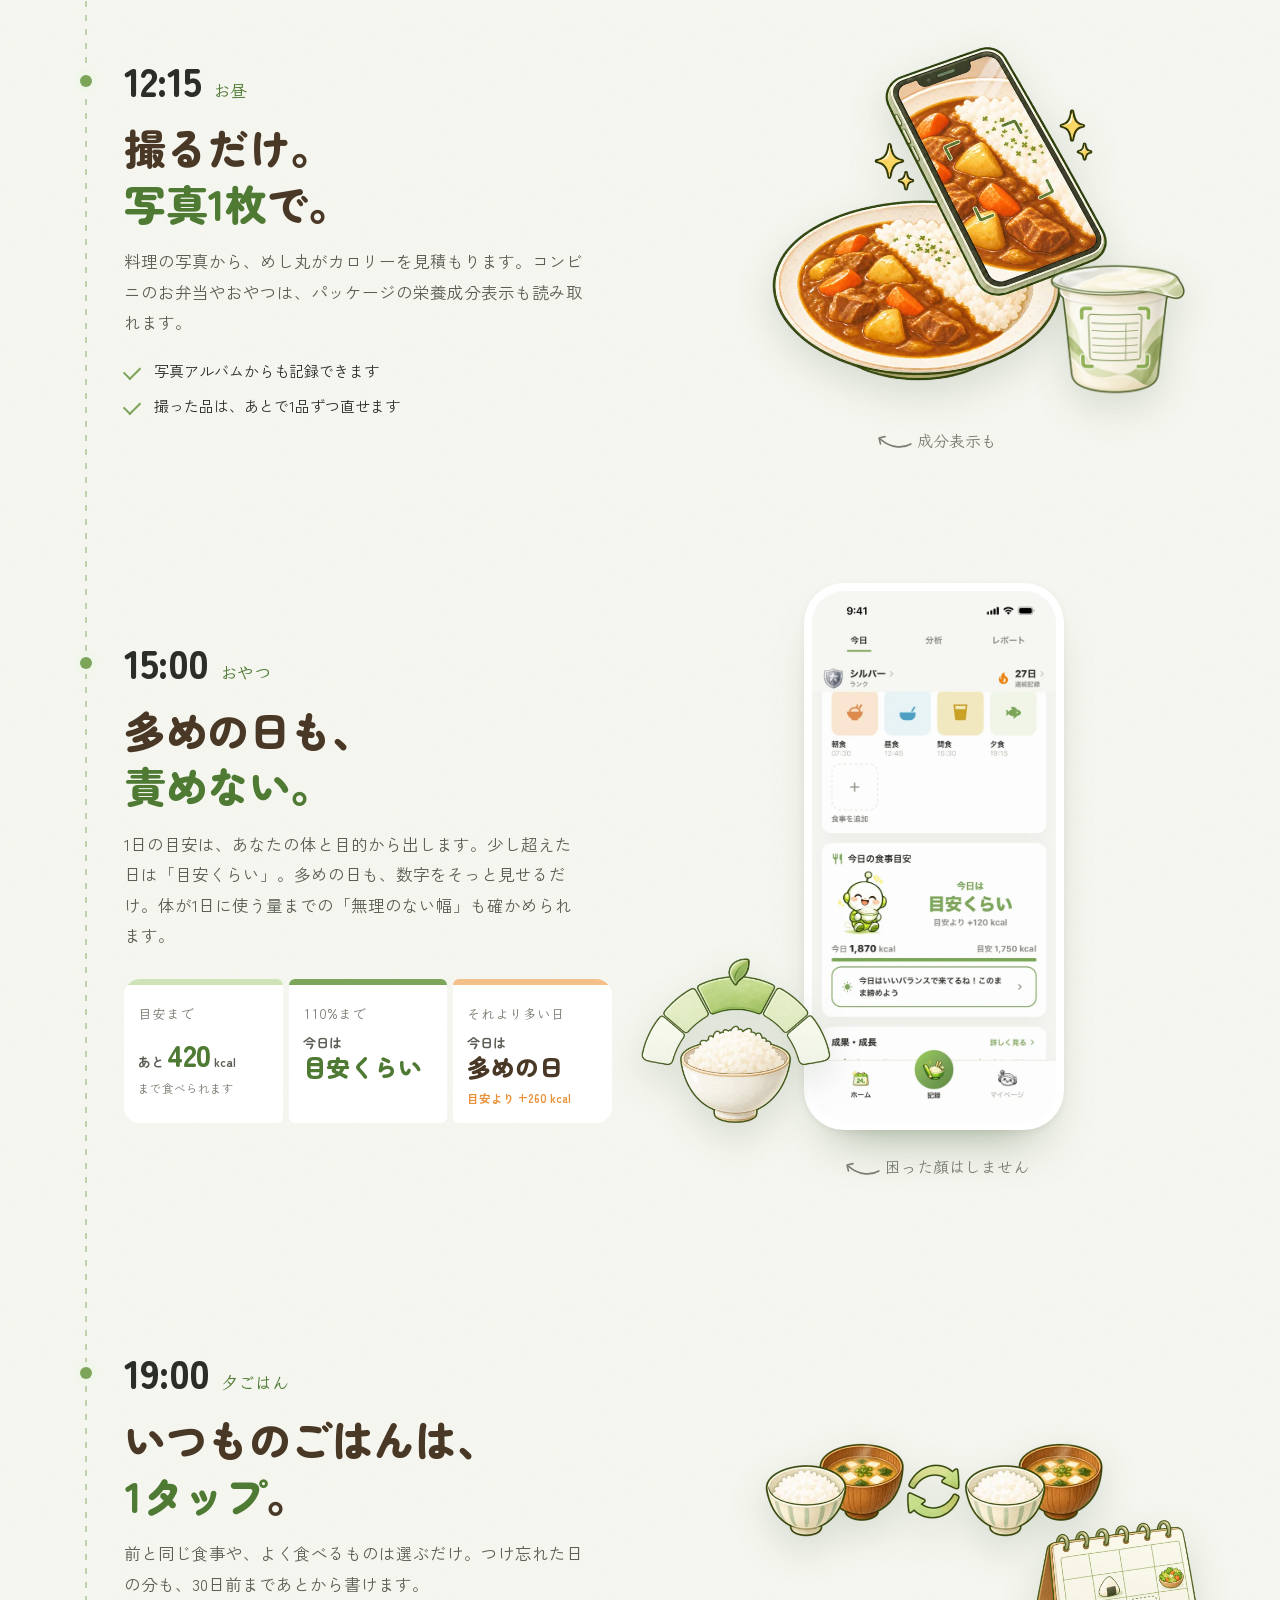
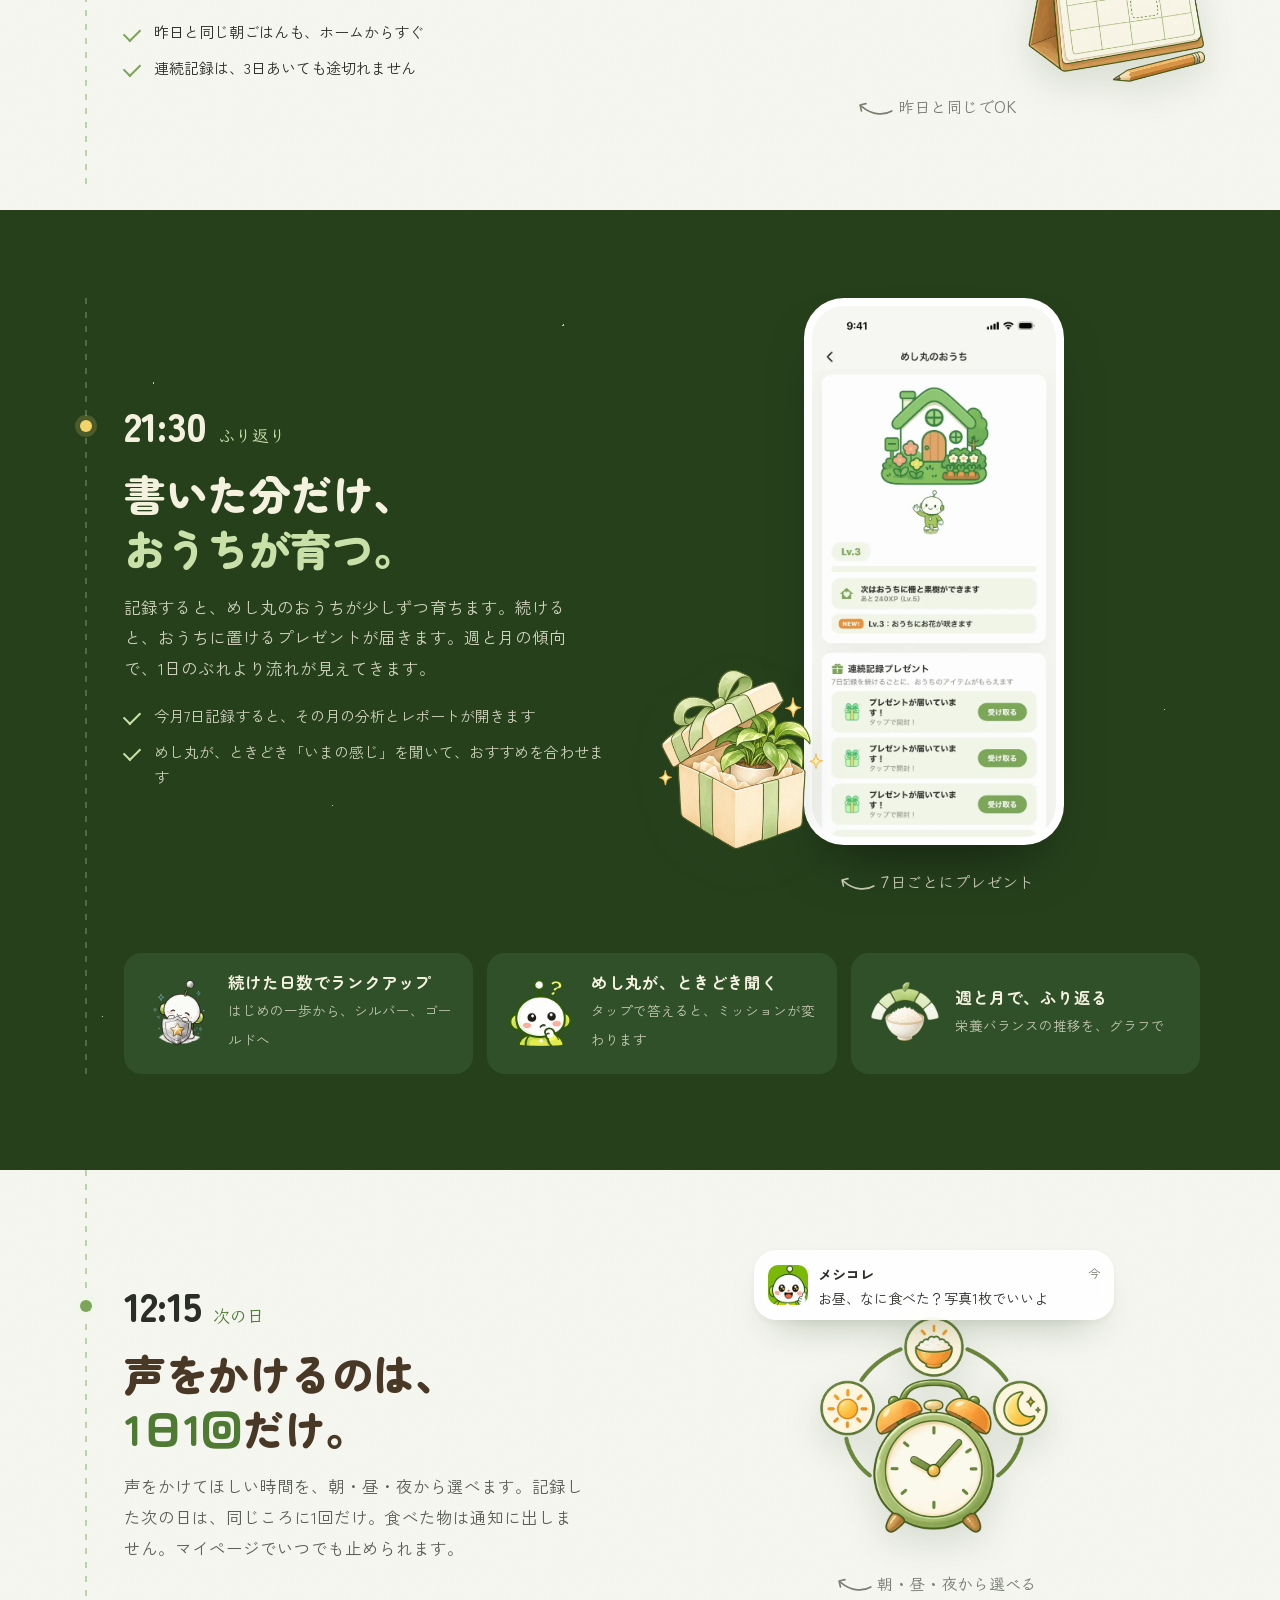
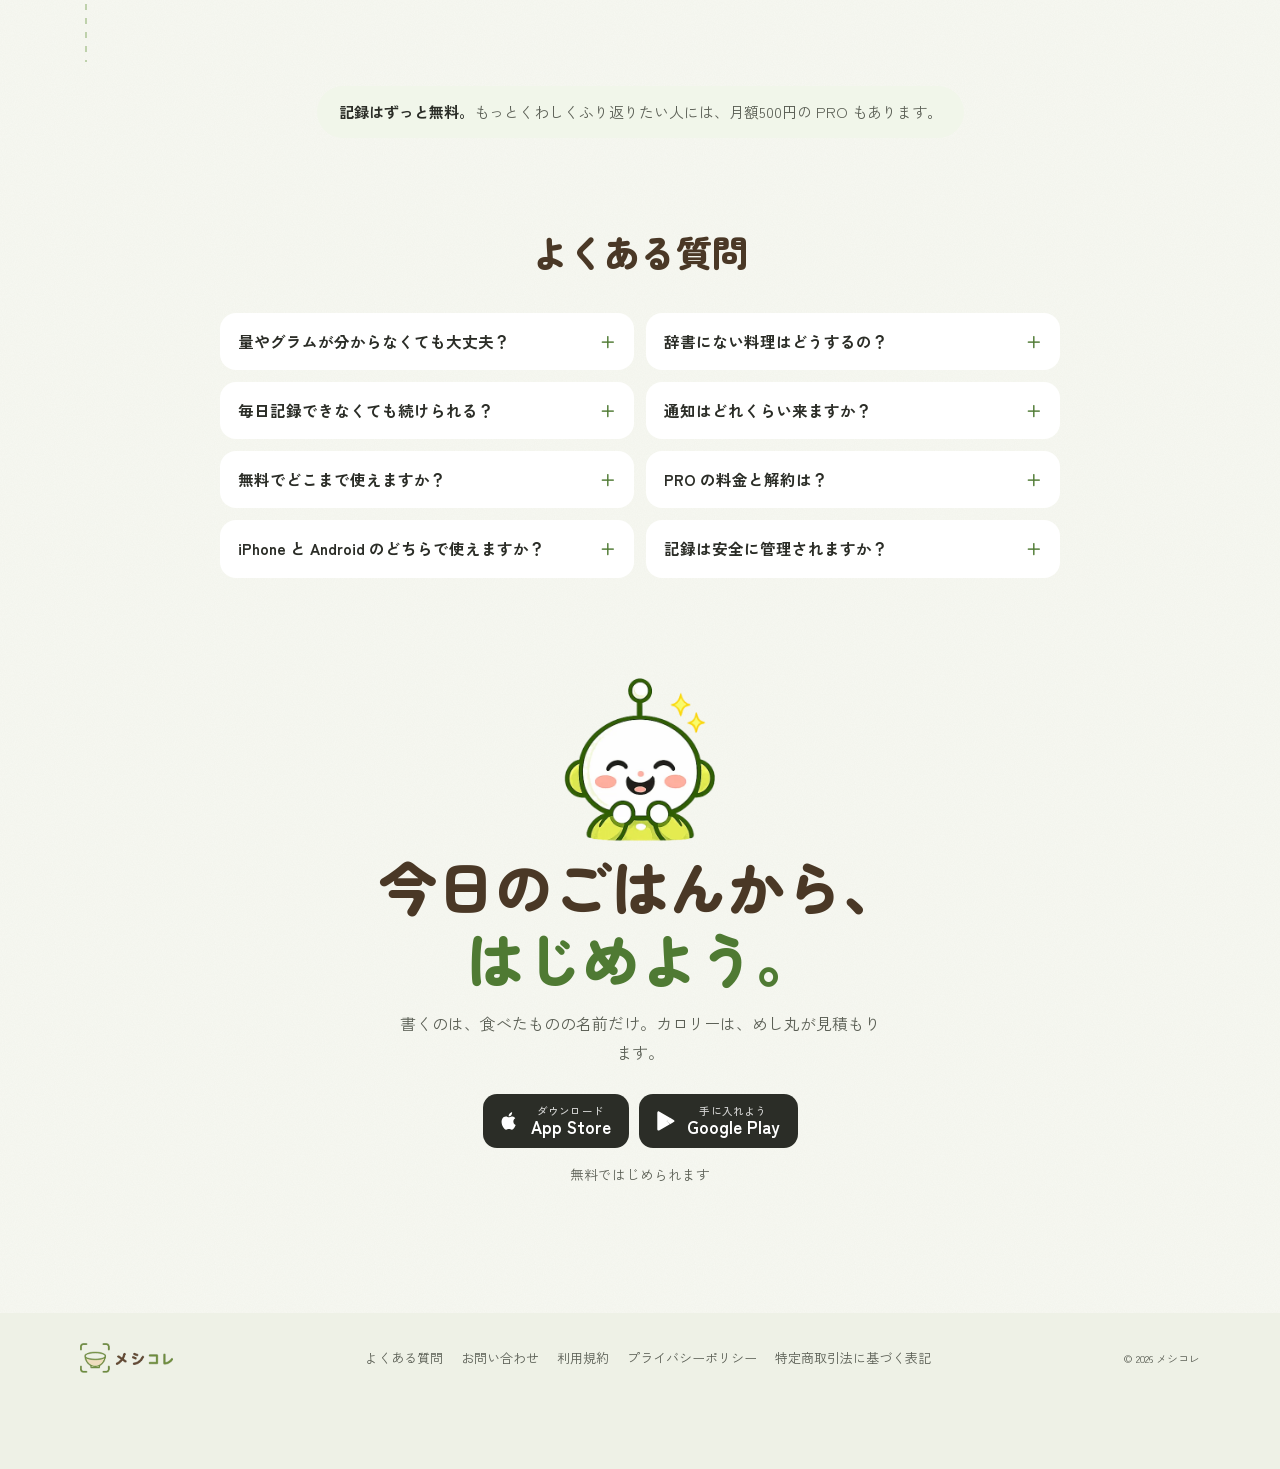
==== commit 1fb14fa5: "LP: 表示を速くする（フォントを LP で使う文字だけに・アイコンとロゴを軽く・最初の絵を先に読む・画像を取っておく） - Google Fonts に text= で使う文字だけを頼む（tools" ====
--- a/index.html
+++ b/index.html
@@ -27,11 +27,14 @@
 <link rel="apple-touch-icon" href="assets/apple-touch-icon.png">
 <link rel="preconnect" href="https://fonts.googleapis.com">
 <link rel="preconnect" href="https://fonts.gstatic.com" crossorigin>
-<link rel="stylesheet" href="https://fonts.googleapis.com/css2?family=Zen+Maru+Gothic:wght@700;900&family=Zen+Kaku+Gothic+New:wght@400;500;700&family=Klee+One:wght@600&display=swap">
+<link rel="stylesheet" href="https://fonts.googleapis.com/css2?family=Zen+Maru+Gothic:wght@700;900&family=Zen+Kaku+Gothic+New:wght@400;500;700&family=Klee+One:wght@600&display=swap&text=%20%21%22%23%24%25%26%27%28%29%2A%2B%2C-.%2F0123456789%3A%3B%3C%3D%3E%3F%40ABCDEFGHIJKLMNOPQRSTUVWXYZ%5B%5C%5D%5E_%60abcdefghijklmnopqrstuvwxyz%7B%7C%7D~%C2%A9%E2%80%94%E2%80%A6%E2%86%92%E2%97%AF%E3%80%81%E3%80%82%E3%80%8C%E3%80%8D%E3%80%8E%E3%80%8F%E3%80%9C%E3%81%82%E3%81%84%E3%81%86%E3%81%88%E3%81%8A%E3%81%8B%E3%81%8C%E3%81%8D%E3%81%8E%E3%81%8F%E3%81%90%E3%81%91%E3%81%92%E3%81%93%E3%81%94%E3%81%95%E3%81%97%E3%81%98%E3%81%99%E3%81%9A%E3%81%9B%E3%81%9D%E3%81%9F%E3%81%A0%E3%81%A1%E3%81%A3%E3%81%A4%E3%81%A5%E3%81%A6%E3%81%A7%E3%81%A8%E3%81%A9%E3%81%AA%E3%81%AB%E3%81%AD%E3%81%AE%E3%81%AF%E3%81%B0%E3%81%B2%E3%81%B3%E3%81%B5%E3%81%B6%E3%81%B8%E3%81%B9%E3%81%BB%E3%81%BE%E3%81%BF%E3%82%81%E3%82%82%E3%82%84%E3%82%86%E3%82%88%E3%82%89%E3%82%8A%E3%82%8B%E3%82%8C%E3%82%8D%E3%82%8F%E3%82%92%E3%82%93%E3%82%A2%E3%82%A4%E3%82%A6%E3%82%A8%E3%82%AB%E3%82%AD%E3%82%AF%E3%82%B0%E3%82%B1%E3%82%B3%E3%82%B4%E3%82%B5%E3%82%B7%E3%82%B8%E3%82%B9%E3%82%BB%E3%82%BC%E3%82%BD%E3%82%BF%E3%83%80%E3%83%83%E3%83%88%E3%83%89%E3%83%8B%E3%83%90%E3%83%91%E3%83%93%E3%83%95%E3%83%96%E3%83%97%E3%83%9A%E3%83%9B%E3%83%9C%E3%83%9D%E3%83%9E%E3%83%9F%E3%83%A0%E3%83%A1%E3%83%A7%E3%83%A9%E3%83%AA%E3%83%AB%E3%83%AC%E3%83%AD%E3%83%B3%E3%83%B6%E3%83%BB%E3%83%BC%E4%B8%80%E4%B8%88%E4%B8%8A%E4%B8%8B%E4%B8%A6%E4%B8%AD%E4%B8%B8%E4%B9%97%E4%BA%8B%E4%BA%BA%E4%BB%8A%E4%BB%98%E4%BB%A5%E4%BD%8D%E4%BD%93%E4%BD%95%E4%BD%BF%E4%BF%9D%E5%82%BE%E5%83%8F%E5%85%A5%E5%85%A8%E5%86%85%E5%86%86%E5%86%99%E5%87%BA%E5%88%86%E5%88%87%E5%88%9D%E5%88%A9%E5%89%8D%E5%8A%A0%E5%8A%B9%E5%8B%95%E5%8D%B5%E5%8E%BB%E5%8F%96%E5%90%84%E5%90%88%E5%90%8C%E5%90%8D%E5%90%91%E5%92%B2%E5%93%81%E5%95%86%E5%95%8F%E5%9B%9E%E5%9B%B0%E5%9F%BA%E5%A3%B0%E5%A4%89%E5%A4%95%E5%A4%96%E5%A4%9A%E5%A4%9C%E5%A4%A7%E5%A4%AB%E5%A7%8B%E5%AD%97%E5%AD%98%E5%AE%89%E5%AE%9A%E5%AE%9F%E5%B0%91%E5%B1%8A%E5%B7%A6%E5%B8%AF%E5%B9%85%E5%BC%81%E5%BC%95%E5%BD%93%E5%BF%98%E6%80%9D%E6%84%9F%E6%85%8B%E6%88%90%E6%88%BB%E6%89%8B%E6%8A%BC%E6%8E%A5%E6%8E%A8%E6%92%AE%E6%95%B0%E6%96%99%E6%96%B0%E6%96%B9%E6%97%A5%E6%98%A8%E6%98%BC%E6%99%82%E6%9B%B4%E6%9B%B8%E6%9C%80%E6%9C%88%E6%9C%89%E6%9C%9D%E6%9C%9F%E6%9C%AB%E6%9C%AC%E6%9D%90%E6%9D%A5%E6%9E%90%E6%9E%9A%E6%A0%84%E6%AC%A1%E6%AD%A2%E6%AD%A9%E6%AF%8E%E6%B0%B4%E6%B3%95%E6%B4%BB%E6%B5%81%E6%B6%88%E6%B8%9B%E7%82%B9%E7%84%A1%E7%89%A9%E7%89%B9%E7%8A%B6%E7%8B%AD%E7%90%86%E7%94%9F%E7%94%A8%E7%94%BB%E7%95%AA%E7%9A%84%E7%9B%AE%E7%9B%B4%E7%9C%9F%E7%9D%80%E7%9F%A5%E7%A2%BA%E7%A4%BA%E7%A7%BB%E7%A8%8E%E7%A9%8D%E7%AB%8B%E7%AB%AF%E7%AD%94%E7%AE%A1%E7%B4%84%E7%B5%82%E7%B6%9A%E7%B7%9A%E7%BD%AE%E8%81%9E%E8%82%B2%E8%87%AA%E8%8A%B1%E8%A1%8C%E8%A1%A8%E8%A6%8B%E8%A6%8F%E8%A6%A7%E8%A7%A3%E8%A8%88%E8%A8%98%E8%A8%AA%E8%A8%AD%E8%AA%AD%E8%AD%B7%E8%B2%AC%E8%B3%AA%E8%B3%BC%E8%B5%B0%E8%B6%85%E8%B7%B3%E8%BE%9E%E8%BE%BC%E8%BF%91%E8%BF%94%E8%BF%BD%E9%80%94%E9%80%9A%E9%80%A3%E9%80%B1%E9%81%8E%E9%81%B8%E9%87%8D%E9%87%8F%E9%87%91%E9%8C%B2%E9%95%B7%E9%96%8B%E9%96%93%E9%9A%9B%E9%9D%A2%E9%A0%86%E9%A0%AD%E9%A1%8D%E9%A1%94%E9%A3%9F%E9%A3%BE%E9%A4%8A%EF%BC%81%EF%BC%85%EF%BC%88%EF%BC%89%EF%BC%90%EF%BC%91%EF%BC%92%EF%BC%93%EF%BC%94%EF%BC%95%EF%BC%96%EF%BC%97%EF%BC%98%EF%BC%99%EF%BC%9A%EF%BC%9F%EF%BD%9C">
 <link rel="stylesheet" href="home.css">
 <script type="application/ld+json">
 {"@context":"https://schema.org","@type":"MobileApplication","name":"メシコレ","operatingSystem":"iOS, Android","applicationCategory":"HealthApplication","offers":{"@type":"Offer","price":"0","priceCurrency":"JPY"},"url":"https://meshikore.com/"}
 </script>
+<!-- 訪問の数（Vercel Web Analytics。Vercel の管理画面で Analytics を有効にすると数え始める。クッキーは使わない）。
+     docs/growth（メシコレ本体のリポジトリ）の G-01 -->
+<script defer src="/_vercel/insights/script.js"></script>
 </head>
 <body>
 
@@ -43,7 +46,7 @@
 
 <header class="top">
   <div class="wrap top-in">
-    <a class="logo" href="/" aria-label="メシコレ トップ"><img src="assets/v2/logo.png" alt="メシコレ" width="93" height="30"></a>
+    <a class="logo" href="/" aria-label="メシコレ トップ"><img src="assets/v2/logo.webp" alt="メシコレ" width="93" height="30"></a>
     <nav class="top-nav" aria-label="ページ内">
       <a class="navlink" href="#day">使い方</a>
       <a class="navlink" href="#faq">よくある質問</a>
@@ -62,7 +65,7 @@
       <p class="lead">書くか、<wbr>写真を<wbr>1枚撮るだけ。<b>カロリーは<wbr><span class="nw">めし丸（AI）が</span><wbr>だいたい出す</b>ので、<wbr>量ははからなくて<wbr>大丈夫。</p>
       <div class="stores">
         <a class="store" href="https://apps.apple.com/jp/app/id6777846217" target="_blank" rel="noopener"><svg aria-hidden="true"><use href="#i-apple"/></svg><span><small>ダウンロード</small><b>App Store</b></span></a>
-        <a class="store" href="https://play.google.com/store/apps/details?id=com.sawada3.meshikore" target="_blank" rel="noopener"><svg aria-hidden="true"><use href="#i-play"/></svg><span><small>手に入れよう</small><b>Google Play</b></span></a>
+        <a class="store" href="https://play.google.com/store/apps/details?id=com.sawada3.meshikore&amp;referrer=utm_source%3Dlp%26utm_medium%3Dweb" target="_blank" rel="noopener"><svg aria-hidden="true"><use href="#i-play"/></svg><span><small>手に入れよう</small><b>Google Play</b></span></a>
       </div>
       <p class="free">無料ではじめられます ・ iPhone / Android</p>
     </div>
@@ -79,7 +82,7 @@
         </ul>
         <p class="d-total" aria-hidden="true"><span>合計</span><b id="total">約300<small>kcal</small></b></p>
       </div>
-      <img class="diary-chara" src="assets/v2/chara/meal-hero.webp" alt="" width="600" height="685">
+      <img class="diary-chara" src="assets/v2/chara/meal-hero.webp" fetchpriority="high" alt="" width="600" height="685">
       <p class="diary-say" aria-hidden="true">量はだいたいでOK！</p>
       <p class="diary-note hand" aria-hidden="true"><svg><use href="#i-arrow"/></svg>これで記録できます</p>
     </div>
@@ -247,7 +250,7 @@
     <p>書くのは、食べたものの名前だけ。カロリーは、めし丸が見積もります。</p>
     <div class="stores">
       <a class="store" href="https://apps.apple.com/jp/app/id6777846217" target="_blank" rel="noopener"><svg aria-hidden="true"><use href="#i-apple"/></svg><span><small>ダウンロード</small><b>App Store</b></span></a>
-      <a class="store" href="https://play.google.com/store/apps/details?id=com.sawada3.meshikore" target="_blank" rel="noopener"><svg aria-hidden="true"><use href="#i-play"/></svg><span><small>手に入れよう</small><b>Google Play</b></span></a>
+      <a class="store" href="https://play.google.com/store/apps/details?id=com.sawada3.meshikore&amp;referrer=utm_source%3Dlp%26utm_medium%3Dweb" target="_blank" rel="noopener"><svg aria-hidden="true"><use href="#i-play"/></svg><span><small>手に入れよう</small><b>Google Play</b></span></a>
     </div>
     <p class="free">無料ではじめられます</p>
   </div>
@@ -256,7 +259,7 @@
 
 <footer class="foot">
   <div class="wrap foot-in">
-    <a class="logo" href="/"><img src="assets/v2/logo.png" alt="メシコレ" width="93" height="30"></a>
+    <a class="logo" href="/"><img src="assets/v2/logo.webp" alt="メシコレ" width="93" height="30"></a>
     <nav aria-label="サイト">
       <a href="#faq">よくある質問</a>
       <a href="contact.html">お問い合わせ</a>
@@ -282,7 +285,7 @@
     <div class="runner-go">
       <a class="runner-btn go-start" href="#start" data-store>無料ではじめる</a>
       <a class="runner-btn go-store" href="https://apps.apple.com/jp/app/id6777846217" target="_blank" rel="noopener"><svg aria-hidden="true"><use href="#i-apple"/></svg>App Store</a>
-      <a class="runner-btn go-store" href="https://play.google.com/store/apps/details?id=com.sawada3.meshikore" target="_blank" rel="noopener"><svg aria-hidden="true"><use href="#i-play"/></svg>Google Play</a>
+      <a class="runner-btn go-store" href="https://play.google.com/store/apps/details?id=com.sawada3.meshikore&amp;referrer=utm_source%3Dlp%26utm_medium%3Dweb" target="_blank" rel="noopener"><svg aria-hidden="true"><use href="#i-play"/></svg>Google Play</a>
     </div>
   </div>
 </div>
